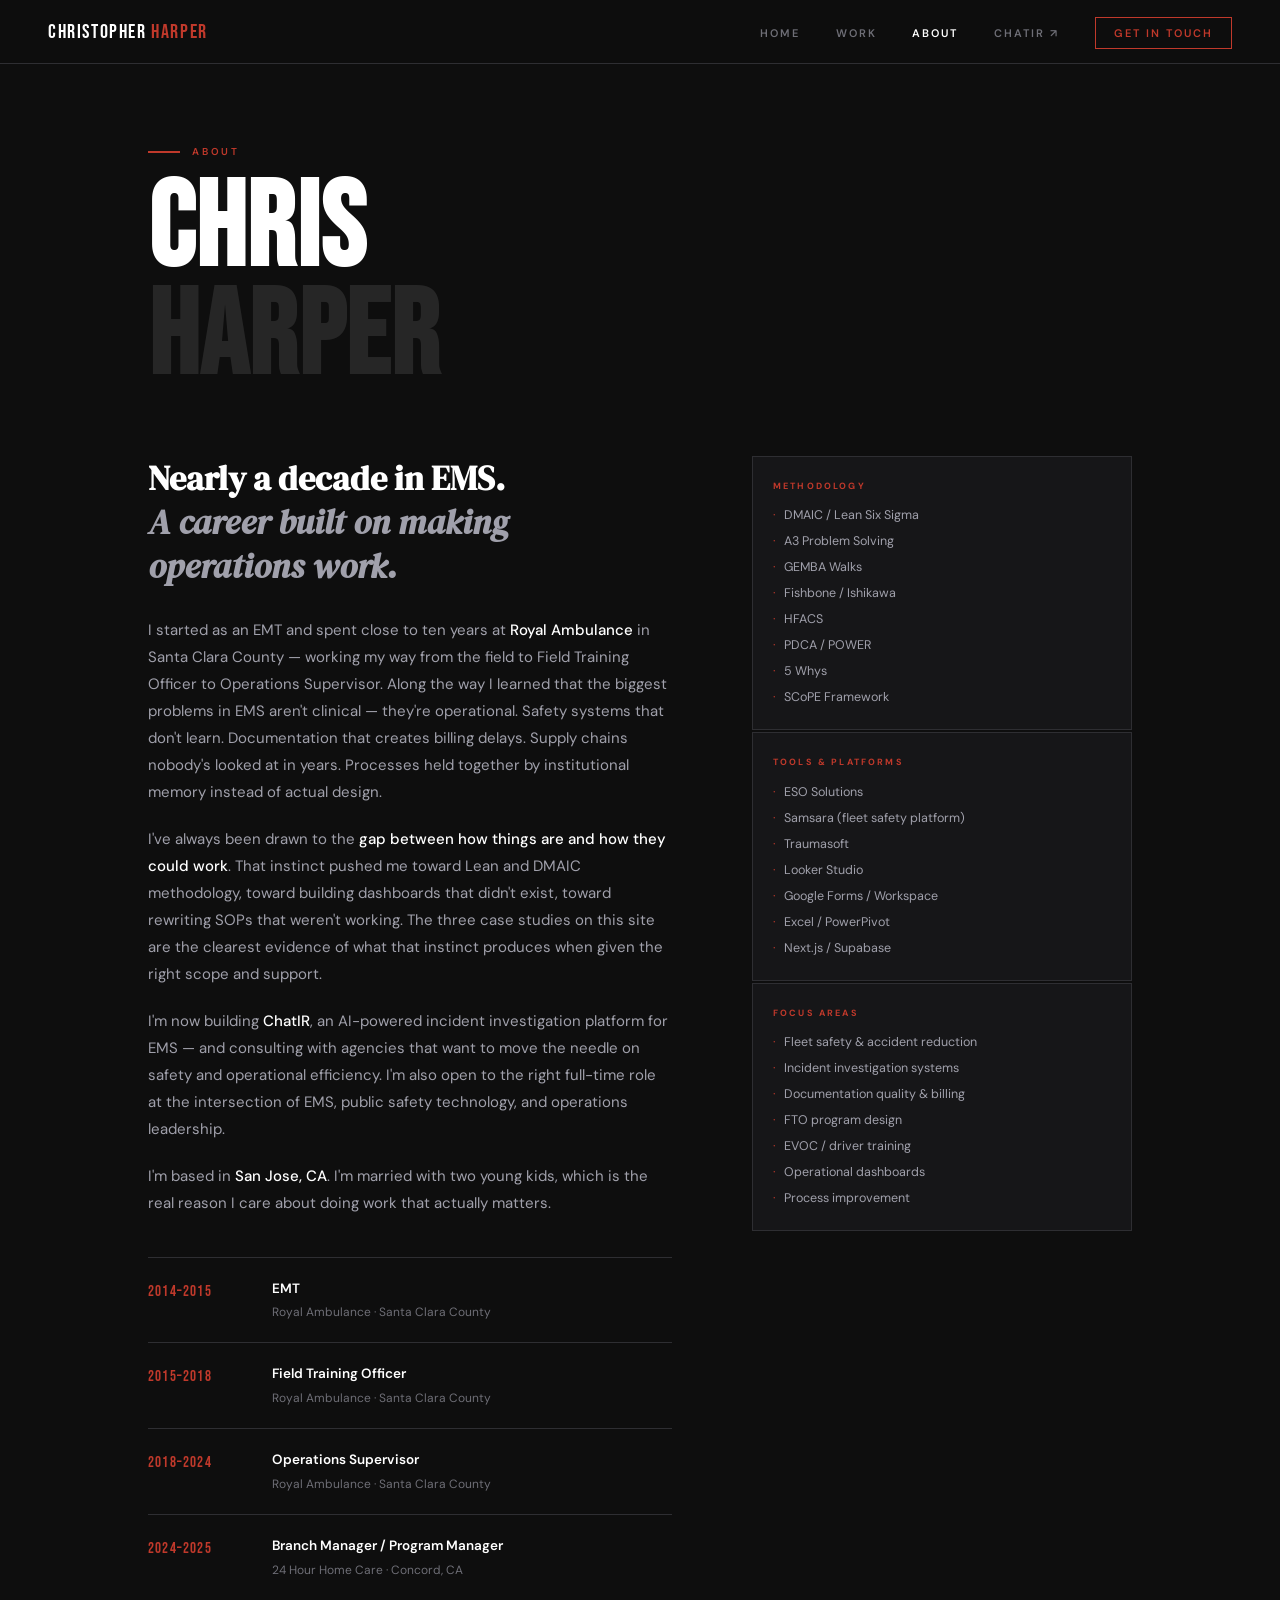
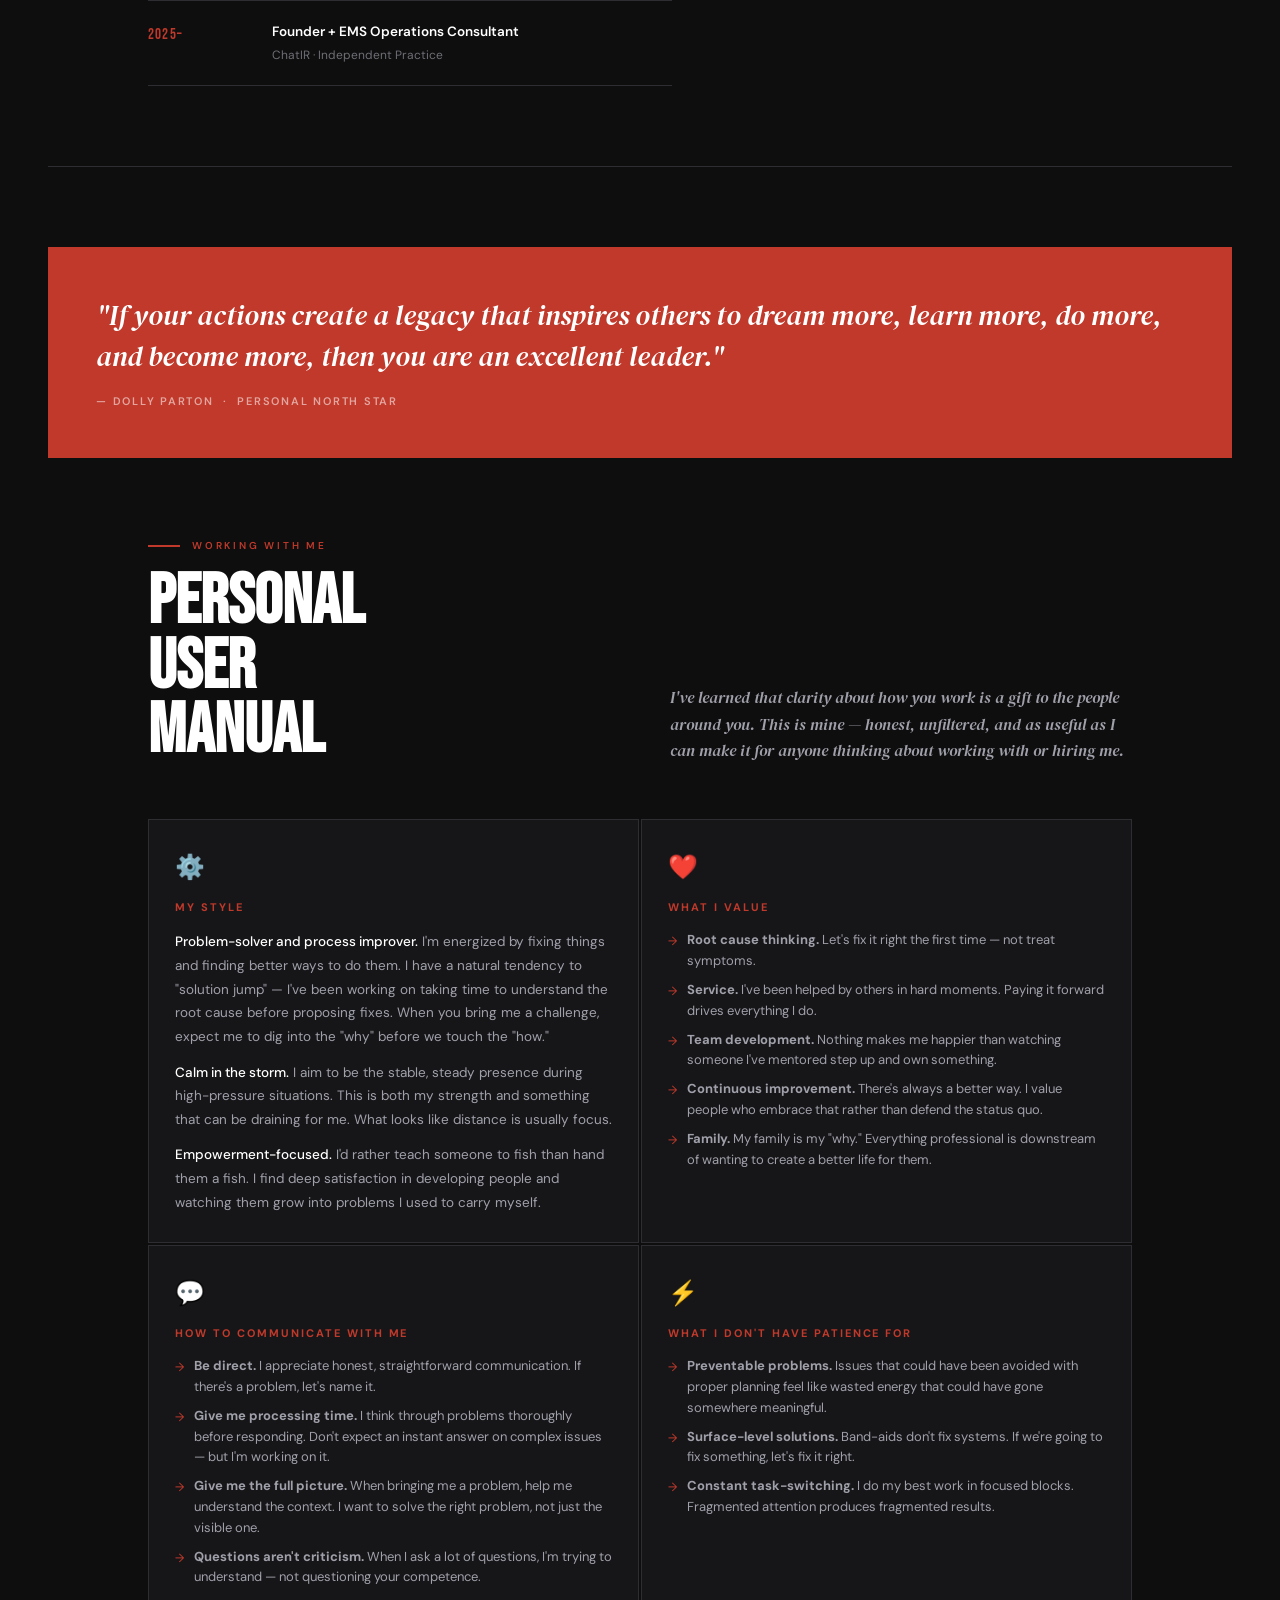
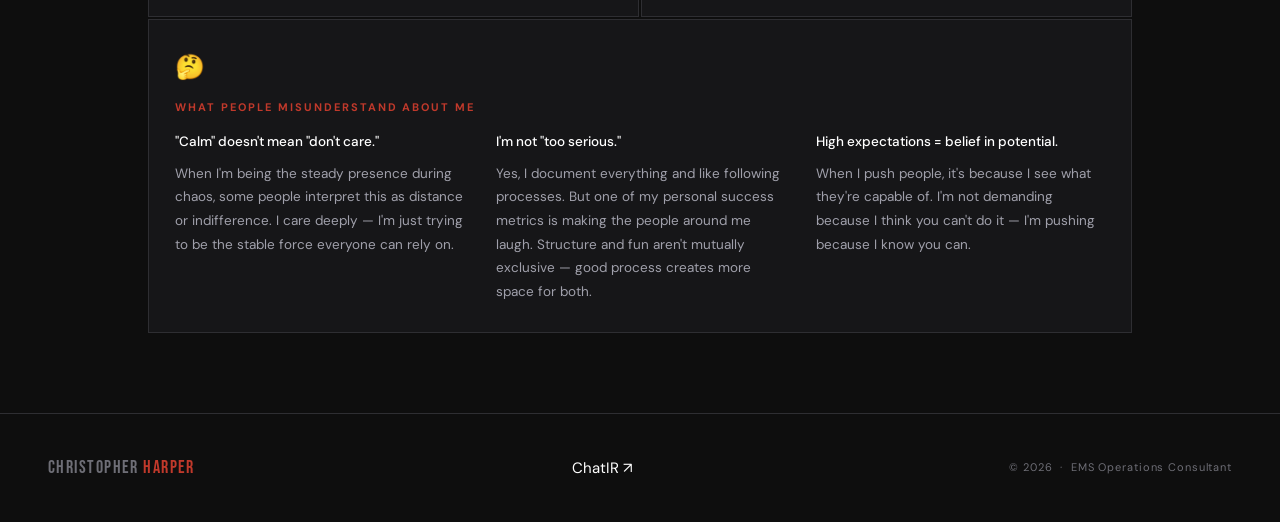
==== about.html @ d95f56b0 "Install Vercel Web Analytics Implemented Vercel Web Analytics for the project.  ## What was implemen" ====
<!DOCTYPE html>
<html lang="en">
<head>
<meta charset="UTF-8">
<meta name="viewport" content="width=device-width, initial-scale=1.0">
<title>About — Christopher Harper</title>
<meta name="description" content="Nearly a decade in EMS operations. EMT, FTO, Operations Supervisor. Builder, process improver, and self-described calm in the storm.">
<link rel="stylesheet" href="style.css">
<style>
/* ── Page hero ── */
.page-hero {
  padding: 80px 48px 0;
  max-width: 1080px;
  margin: 0 auto;
}

.page-hero h1 {
  font-family: 'Bebas Neue', sans-serif;
  font-size: clamp(64px, 10vw, 120px);
  line-height: 0.9;
  letter-spacing: 0.01em;
  margin-bottom: 0;
}
.page-hero h1 .dim { color: rgba(255,255,255,0.1); }

/* ── Bio section ── */
.bio-section {
  max-width: 1080px;
  margin: 0 auto;
  padding: 64px 48px 80px;
  display: grid;
  grid-template-columns: 1fr 380px;
  gap: 80px;
  align-items: start;
}

.bio-main h2 {
  font-family: 'DM Serif Display', serif;
  font-size: clamp(24px, 3vw, 34px);
  line-height: 1.3;
  margin-bottom: 28px;
}

.bio-main h2 em { font-style: italic; color: var(--soft); }

.bio-p {
  font-size: 15px;
  line-height: 1.8;
  color: var(--soft);
  margin-bottom: 20px;
}

.bio-p strong { color: var(--white); font-weight: 500; }

.timeline {
  margin-top: 40px;
  display: flex;
  flex-direction: column;
  gap: 0;
}

.tl-item {
  display: grid;
  grid-template-columns: 100px 1fr;
  gap: 24px;
  padding: 20px 0;
  border-top: 1px solid var(--border);
}
.tl-item:last-child { border-bottom: 1px solid var(--border); }

.tl-year {
  font-family: 'Bebas Neue', sans-serif;
  font-size: 15px;
  letter-spacing: 0.08em;
  color: var(--red);
  padding-top: 2px;
}

.tl-role {
  font-size: 13.5px;
  font-weight: 600;
  color: var(--white);
  margin-bottom: 4px;
}
.tl-org { font-size: 12px; color: var(--muted); }

/* Sidebar */
.bio-sidebar {
  display: flex;
  flex-direction: column;
  gap: 2px;
  position: sticky;
  top: calc(var(--nav-h) + 24px);
}

.sidebar-card {
  background: var(--surface);
  border: 1px solid var(--border);
  padding: 22px 20px;
}

.sidebar-label {
  font-size: 9px;
  font-weight: 700;
  letter-spacing: 0.24em;
  text-transform: uppercase;
  color: var(--red);
  margin-bottom: 12px;
}

.sidebar-list {
  list-style: none;
  display: flex;
  flex-direction: column;
  gap: 6px;
}

.sidebar-list li {
  font-size: 12.5px;
  color: var(--soft);
  display: flex;
  align-items: baseline;
  gap: 8px;
}

.sidebar-list li::before {
  content: '·';
  color: var(--red);
  flex-shrink: 0;
}

/* ── Divider ── */
.section-divider {
  border: none;
  border-top: 1px solid var(--border);
  margin: 0 48px;
}

/* ── PUM Section ── */
.pum-section {
  max-width: 1080px;
  margin: 0 auto;
  padding: 80px 48px;
}

.pum-intro {
  display: grid;
  grid-template-columns: 1fr 1fr;
  gap: 60px;
  align-items: end;
  margin-bottom: 56px;
}

.pum-intro h2 {
  font-family: 'Bebas Neue', sans-serif;
  font-size: clamp(40px, 6vw, 70px);
  line-height: 0.92;
}

.pum-intro p {
  font-family: 'DM Serif Display', serif;
  font-style: italic;
  font-size: 16px;
  line-height: 1.65;
  color: var(--soft);
}

/* PUM grid */
.pum-grid {
  display: grid;
  grid-template-columns: 1fr 1fr;
  gap: 2px;
}

.pum-card {
  background: var(--surface);
  border: 1px solid var(--border);
  padding: 28px 26px;
}

.pum-card.full { grid-column: 1 / -1; }

.pum-card-icon {
  font-size: 24px;
  margin-bottom: 12px;
}

.pum-card-title {
  font-size: 11px;
  font-weight: 700;
  letter-spacing: 0.18em;
  text-transform: uppercase;
  color: var(--red);
  margin-bottom: 14px;
}

.pum-card-body {
  font-size: 13.5px;
  line-height: 1.75;
  color: var(--soft);
}

.pum-card-body strong { color: var(--white); font-weight: 500; }

.pum-card-list {
  list-style: none;
  display: flex;
  flex-direction: column;
  gap: 8px;
  margin-top: 10px;
}

.pum-card-list li {
  font-size: 13px;
  color: var(--soft);
  display: grid;
  grid-template-columns: auto 1fr;
  gap: 10px;
}

.pum-card-list li::before {
  content: '→';
  color: var(--red);
  font-size: 12px;
  margin-top: 2px;
}

/* Quote block */
.quote-block {
  background: var(--red);
  padding: 48px;
  margin: 0 48px;
}

.quote-text {
  font-family: 'DM Serif Display', serif;
  font-style: italic;
  font-size: clamp(20px, 3vw, 28px);
  line-height: 1.45;
  color: #fff;
  margin-bottom: 16px;
}

.quote-attr {
  font-size: 11px;
  font-weight: 600;
  letter-spacing: 0.16em;
  text-transform: uppercase;
  color: rgba(255,255,255,0.55);
}

@media (max-width: 768px) {
  .page-hero { padding: 60px 24px 0; }
  .bio-section { grid-template-columns: 1fr; gap: 48px; padding: 48px 24px 64px; }
  .bio-sidebar { position: static; }
  .tl-item { grid-template-columns: 80px 1fr; }
  .pum-section { padding: 64px 24px; }
  .pum-intro { grid-template-columns: 1fr; gap: 24px; }
  .pum-grid { grid-template-columns: 1fr; }
  .pum-card.full { grid-column: 1; }
  .quote-block { margin: 0 24px; padding: 36px 28px; }
  .section-divider { margin: 0 24px; }
}
</style>
<script>
  window.va = window.va || function () { (window.vaq = window.vaq || []).push(arguments); };
</script>
<script defer src="/_vercel/insights/script.js"></script>
</head>
<body>

<nav class="nav">
  <div class="nav-logo">Christopher <span>Harper</span></div>
  <ul class="nav-links">
    <li><a href="index.html">Home</a></li>
    <li><a href="work.html">Work</a></li>
    <li><a href="about.html" class="active">About</a></li>
    <li><a href="https://chatir.io" target="_blank" class="nav-chatir">ChatIR ↗</a></li>
    <li><a href="contact.html" class="nav-cta">Get in Touch</a></li>
  </ul>
  <div class="nav-hamburger" onclick="this.parentElement.querySelector('.nav-links').classList.toggle('open')">
    <span></span><span></span><span></span>
  </div>
</nav>

<div class="page-wrap">

  <div class="page-hero fade-up">
    <div class="eyebrow">About</div>
    <h1>CHRIS<br><span class="dim">HARPER</span></h1>
  </div>

  <!-- Bio -->
  <div class="bio-section">
    <div class="bio-main">
      <h2>Nearly a decade in EMS.<br><em>A career built on making operations work.</em></h2>

      <p class="bio-p">I started as an EMT and spent close to ten years at <strong>Royal Ambulance</strong> in Santa Clara County — working my way from the field to Field Training Officer to Operations Supervisor. Along the way I learned that the biggest problems in EMS aren't clinical — they're operational. Safety systems that don't learn. Documentation that creates billing delays. Supply chains nobody's looked at in years. Processes held together by institutional memory instead of actual design.</p>

      <p class="bio-p">I've always been drawn to the <strong>gap between how things are and how they could work</strong>. That instinct pushed me toward Lean and DMAIC methodology, toward building dashboards that didn't exist, toward rewriting SOPs that weren't working. The three case studies on this site are the clearest evidence of what that instinct produces when given the right scope and support.</p>

      <p class="bio-p">I'm now building <strong>ChatIR</strong>, an AI-powered incident investigation platform for EMS — and consulting with agencies that want to move the needle on safety and operational efficiency. I'm also open to the right full-time role at the intersection of EMS, public safety technology, and operations leadership.</p>

      <p class="bio-p">I'm based in <strong>San Jose, CA</strong>. I'm married with two young kids, which is the real reason I care about doing work that actually matters.</p>

      <div class="timeline">
        <div class="tl-item">
          <div class="tl-year">2014–2015</div>
          <div>
            <div class="tl-role">EMT</div>
            <div class="tl-org">Royal Ambulance · Santa Clara County</div>
          </div>
        </div>
        <div class="tl-item">
          <div class="tl-year">2015–2018</div>
          <div>
            <div class="tl-role">Field Training Officer</div>
            <div class="tl-org">Royal Ambulance · Santa Clara County</div>
          </div>
        </div>
        <div class="tl-item">
          <div class="tl-year">2018–2024</div>
          <div>
            <div class="tl-role">Operations Supervisor</div>
            <div class="tl-org">Royal Ambulance · Santa Clara County</div>
          </div>
        </div>
        <div class="tl-item">
          <div class="tl-year">2024–2025</div>
          <div>
            <div class="tl-role">Branch Manager / Program Manager</div>
            <div class="tl-org">24 Hour Home Care · Concord, CA</div>
          </div>
        </div>
        <div class="tl-item">
          <div class="tl-year">2025–</div>
          <div>
            <div class="tl-role">Founder + EMS Operations Consultant</div>
            <div class="tl-org">ChatIR · Independent Practice</div>
          </div>
        </div>
      </div>
    </div>

    <div class="bio-sidebar">
      <div class="sidebar-card">
        <div class="sidebar-label">Methodology</div>
        <ul class="sidebar-list">
          <li>DMAIC / Lean Six Sigma</li>
          <li>A3 Problem Solving</li>
          <li>GEMBA Walks</li>
          <li>Fishbone / Ishikawa</li>
          <li>HFACS</li>
          <li>PDCA / POWER</li>
          <li>5 Whys</li>
          <li>SCoPE Framework</li>
        </ul>
      </div>
      <div class="sidebar-card">
        <div class="sidebar-label">Tools &amp; Platforms</div>
        <ul class="sidebar-list">
          <li>ESO Solutions</li>
          <li>Samsara (fleet safety platform)</li>
          <li>Traumasoft</li>
          <li>Looker Studio</li>
          <li>Google Forms / Workspace</li>
          <li>Excel / PowerPivot</li>
          <li>Next.js / Supabase</li>
        </ul>
      </div>
      <div class="sidebar-card">
        <div class="sidebar-label">Focus Areas</div>
        <ul class="sidebar-list">
          <li>Fleet safety &amp; accident reduction</li>
          <li>Incident investigation systems</li>
          <li>Documentation quality &amp; billing</li>
          <li>FTO program design</li>
          <li>EVOC / driver training</li>
          <li>Operational dashboards</li>
          <li>Process improvement</li>
        </ul>
      </div>
    </div>
  </div>

  <hr class="section-divider">

  <!-- Quote -->
  <div class="quote-block" style="margin-top: 80px;">
    <div class="quote-text">"If your actions create a legacy that inspires others to dream more, learn more, do more, and become more, then you are an excellent leader."</div>
    <div class="quote-attr">— Dolly Parton &nbsp;·&nbsp; Personal north star</div>
  </div>

  <!-- Personal User Manual -->
  <div class="pum-section">
    <div class="pum-intro">
      <div>
        <div class="eyebrow">Working With Me</div>
        <h2>PERSONAL<br>USER<br>MANUAL</h2>
      </div>
      <p>I've learned that clarity about how you work is a gift to the people around you. This is mine — honest, unfiltered, and as useful as I can make it for anyone thinking about working with or hiring me.</p>
    </div>

    <div class="pum-grid">
      <div class="pum-card">
        <div class="pum-card-icon">⚙️</div>
        <div class="pum-card-title">My Style</div>
        <div class="pum-card-body">
          <p><strong>Problem-solver and process improver.</strong> I'm energized by fixing things and finding better ways to do them. I have a natural tendency to "solution jump" — I've been working on taking time to understand the root cause before proposing fixes. When you bring me a challenge, expect me to dig into the "why" before we touch the "how."</p>
          <p style="margin-top:12px;"><strong>Calm in the storm.</strong> I aim to be the stable, steady presence during high-pressure situations. This is both my strength and something that can be draining for me. What looks like distance is usually focus.</p>
          <p style="margin-top:12px;"><strong>Empowerment-focused.</strong> I'd rather teach someone to fish than hand them a fish. I find deep satisfaction in developing people and watching them grow into problems I used to carry myself.</p>
        </div>
      </div>

      <div class="pum-card">
        <div class="pum-card-icon">❤️</div>
        <div class="pum-card-title">What I Value</div>
        <ul class="pum-card-list">
          <li><span><strong>Root cause thinking.</strong> Let's fix it right the first time — not treat symptoms.</span></li>
          <li><span><strong>Service.</strong> I've been helped by others in hard moments. Paying it forward drives everything I do.</span></li>
          <li><span><strong>Team development.</strong> Nothing makes me happier than watching someone I've mentored step up and own something.</span></li>
          <li><span><strong>Continuous improvement.</strong> There's always a better way. I value people who embrace that rather than defend the status quo.</span></li>
          <li><span><strong>Family.</strong> My family is my "why." Everything professional is downstream of wanting to create a better life for them.</span></li>
        </ul>
      </div>

      <div class="pum-card">
        <div class="pum-card-icon">💬</div>
        <div class="pum-card-title">How to Communicate With Me</div>
        <ul class="pum-card-list">
          <li><span><strong>Be direct.</strong> I appreciate honest, straightforward communication. If there's a problem, let's name it.</span></li>
          <li><span><strong>Give me processing time.</strong> I think through problems thoroughly before responding. Don't expect an instant answer on complex issues — but I'm working on it.</span></li>
          <li><span><strong>Give me the full picture.</strong> When bringing me a problem, help me understand the context. I want to solve the right problem, not just the visible one.</span></li>
          <li><span><strong>Questions aren't criticism.</strong> When I ask a lot of questions, I'm trying to understand — not questioning your competence.</span></li>
        </ul>
      </div>

      <div class="pum-card">
        <div class="pum-card-icon">⚡</div>
        <div class="pum-card-title">What I Don't Have Patience For</div>
        <ul class="pum-card-list">
          <li><span><strong>Preventable problems.</strong> Issues that could have been avoided with proper planning feel like wasted energy that could have gone somewhere meaningful.</span></li>
          <li><span><strong>Surface-level solutions.</strong> Band-aids don't fix systems. If we're going to fix something, let's fix it right.</span></li>
          <li><span><strong>Constant task-switching.</strong> I do my best work in focused blocks. Fragmented attention produces fragmented results.</span></li>
        </ul>
      </div>

      <div class="pum-card full">
        <div class="pum-card-icon">🤔</div>
        <div class="pum-card-title">What People Misunderstand About Me</div>
        <div class="pum-card-body" style="display: grid; grid-template-columns: 1fr 1fr 1fr; gap: 32px;">
          <div>
            <strong style="color:var(--white); display:block; margin-bottom:8px;">"Calm" doesn't mean "don't care."</strong>
            When I'm being the steady presence during chaos, some people interpret this as distance or indifference. I care deeply — I'm just trying to be the stable force everyone can rely on.
          </div>
          <div>
            <strong style="color:var(--white); display:block; margin-bottom:8px;">I'm not "too serious."</strong>
            Yes, I document everything and like following processes. But one of my personal success metrics is making the people around me laugh. Structure and fun aren't mutually exclusive — good process creates more space for both.
          </div>
          <div>
            <strong style="color:var(--white); display:block; margin-bottom:8px;">High expectations = belief in potential.</strong>
            When I push people, it's because I see what they're capable of. I'm not demanding because I think you can't do it — I'm pushing because I know you can.
          </div>
        </div>
      </div>
    </div>
  </div>

  <!-- Footer -->
  <footer class="footer">
    <div class="footer-logo">Christopher <span>Harper</span></div>
    <a href="https://chatir.io" target="_blank" class="footer-chatir">ChatIR ↗</a>
    <div class="footer-copy">© 2026 &nbsp;·&nbsp; EMS Operations Consultant</div>
  </footer>

</div>
</body>
</html>
---- style.css ----
@import url('https://fonts.googleapis.com/css2?family=Bebas+Neue&family=DM+Serif+Display:ital@0;1&family=DM+Sans:wght@300;400;500;600&display=swap');

/* ── Reset & Base ── */
*, *::before, *::after { margin: 0; padding: 0; box-sizing: border-box; }

:root {
  --ink:       #0e0e0e;
  --surface:   #161618;
  --card:      #1e1e21;
  --border:    #2e2e32;
  --red:       #c0392b;
  --red-dim:   rgba(192,57,43,0.12);
  --off:       #f4f1ec;
  --white:     #ffffff;
  --muted:     #6e6e76;
  --soft:      #a0a0ab;
  --teal:      #0e7490;
  --green:     #30d158;
  --nav-h:     64px;
}

html { scroll-behavior: smooth; }

body {
  background: var(--ink);
  color: var(--white);
  font-family: 'DM Sans', sans-serif;
  font-size: 15px;
  line-height: 1.6;
  -webkit-font-smoothing: antialiased;
}

a { color: inherit; text-decoration: none; }
img { display: block; max-width: 100%; }

/* ── Nav ── */
.nav {
  position: fixed;
  top: 0; left: 0; right: 0;
  height: var(--nav-h);
  background: rgba(14,14,14,0.92);
  backdrop-filter: blur(12px);
  border-bottom: 1px solid var(--border);
  display: flex;
  align-items: center;
  justify-content: space-between;
  padding: 0 48px;
  z-index: 100;
}

.nav-logo {
  font-family: 'Bebas Neue', sans-serif;
  font-size: 20px;
  letter-spacing: 0.08em;
  color: var(--white);
}
.nav-logo span { color: var(--red); }

.nav-links {
  display: flex;
  align-items: center;
  gap: 36px;
  list-style: none;
}

.nav-links a {
  font-size: 11px;
  font-weight: 600;
  letter-spacing: 0.18em;
  text-transform: uppercase;
  color: var(--muted);
  transition: color 0.2s;
}
.nav-links a:hover,
.nav-links a.active { color: var(--white); }

.nav-cta {
  font-size: 11px;
  font-weight: 600;
  letter-spacing: 0.12em;
  text-transform: uppercase;
  color: var(--red) !important;
  border: 1px solid var(--red);
  padding: 8px 18px;
  transition: background 0.2s, color 0.2s !important;
}
.nav-cta:hover {
  background: var(--red) !important;
  color: var(--white) !important;
}

.nav-hamburger {
  display: none;
  flex-direction: column;
  gap: 5px;
  cursor: pointer;
  padding: 4px;
}
.nav-hamburger span {
  display: block;
  width: 24px;
  height: 2px;
  background: var(--white);
  transition: transform 0.3s;
}

/* ── Page wrapper ── */
.page-wrap {
  padding-top: var(--nav-h);
  min-height: 100vh;
}

/* ── Section utilities ── */
.section {
  padding: 96px 48px;
  max-width: 1080px;
  margin: 0 auto;
}

.section-sm {
  padding: 64px 48px;
  max-width: 1080px;
  margin: 0 auto;
}

.eyebrow {
  font-size: 10px;
  font-weight: 600;
  letter-spacing: 0.28em;
  text-transform: uppercase;
  color: var(--red);
  margin-bottom: 16px;
  display: flex;
  align-items: center;
  gap: 12px;
}
.eyebrow::before {
  content: '';
  display: block;
  width: 32px;
  height: 2px;
  background: var(--red);
  flex-shrink: 0;
}

.section-title {
  font-family: 'Bebas Neue', sans-serif;
  font-size: clamp(40px, 6vw, 64px);
  line-height: 0.95;
  letter-spacing: 0.01em;
  margin-bottom: 24px;
}

.section-body {
  font-family: 'DM Serif Display', serif;
  font-size: 18px;
  line-height: 1.65;
  color: var(--soft);
  max-width: 560px;
}

/* ── Divider ── */
.rule {
  border: none;
  border-top: 1px solid var(--border);
  margin: 0 48px;
}

/* ── Stat pill ── */
.stat-pill {
  display: inline-flex;
  flex-direction: column;
  gap: 4px;
}
.stat-pill-n {
  font-family: 'Bebas Neue', sans-serif;
  font-size: 52px;
  line-height: 1;
  color: var(--red);
  letter-spacing: 0.02em;
}
.stat-pill-l {
  font-size: 10px;
  font-weight: 600;
  letter-spacing: 0.16em;
  text-transform: uppercase;
  color: var(--muted);
}

/* ── Buttons ── */
.btn {
  display: inline-flex;
  align-items: center;
  gap: 8px;
  font-size: 11px;
  font-weight: 600;
  letter-spacing: 0.14em;
  text-transform: uppercase;
  padding: 14px 28px;
  border: 1px solid var(--border);
  color: var(--soft);
  transition: border-color 0.2s, color 0.2s, background 0.2s;
  cursor: pointer;
  background: none;
}
.btn:hover { border-color: var(--white); color: var(--white); }

.btn-primary {
  background: var(--red);
  border-color: var(--red);
  color: var(--white);
}
.btn-primary:hover { background: #a93226; border-color: #a93226; }

/* ── Footer ── */
.footer {
  border-top: 1px solid var(--border);
  padding: 40px 48px;
  display: flex;
  justify-content: space-between;
  align-items: center;
}

.footer-logo {
  font-family: 'Bebas Neue', sans-serif;
  font-size: 18px;
  letter-spacing: 0.08em;
  color: var(--muted);
}
.footer-logo span { color: var(--red); }

.footer-copy {
  font-size: 11px;
  color: var(--muted);
  letter-spacing: 0.08em;
}

/* ── Animations ── */
@keyframes fadeUp {
  from { opacity: 0; transform: translateY(24px); }
  to   { opacity: 1; transform: translateY(0); }
}

.fade-up {
  animation: fadeUp 0.7s ease both;
}
.fade-up-1 { animation-delay: 0.1s; }
.fade-up-2 { animation-delay: 0.2s; }
.fade-up-3 { animation-delay: 0.35s; }
.fade-up-4 { animation-delay: 0.5s; }
.fade-up-5 { animation-delay: 0.65s; }

/* ── Mobile ── */
@media (max-width: 768px) {
  .nav { padding: 0 24px; }
  .nav-links { display: none; flex-direction: column; position: absolute; top: var(--nav-h); left: 0; right: 0; background: var(--surface); border-bottom: 1px solid var(--border); padding: 24px; gap: 20px; }
  .nav-links.open { display: flex; }
  .nav-hamburger { display: flex; }
  .section, .section-sm { padding: 64px 24px; }
  .rule { margin: 0 24px; }
  .footer { flex-direction: column; gap: 16px; padding: 32px 24px; text-align: center; }
}
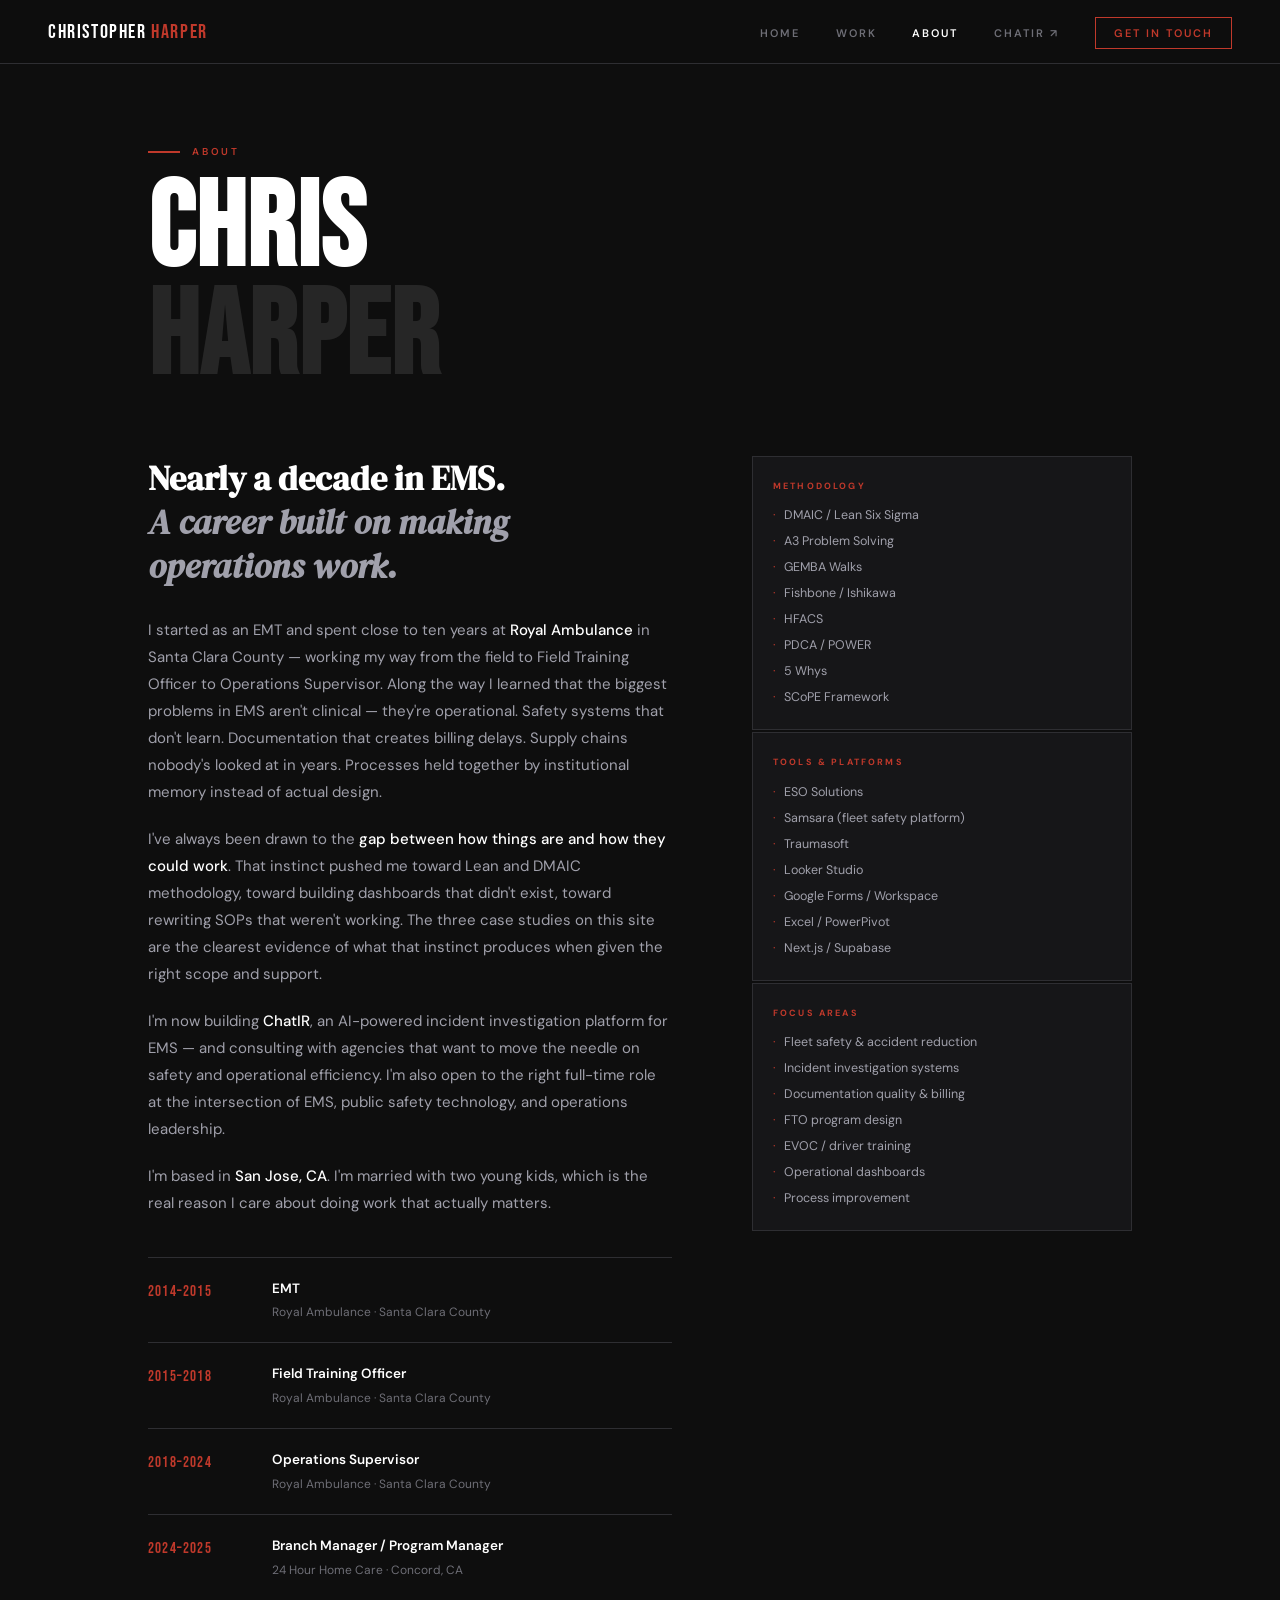
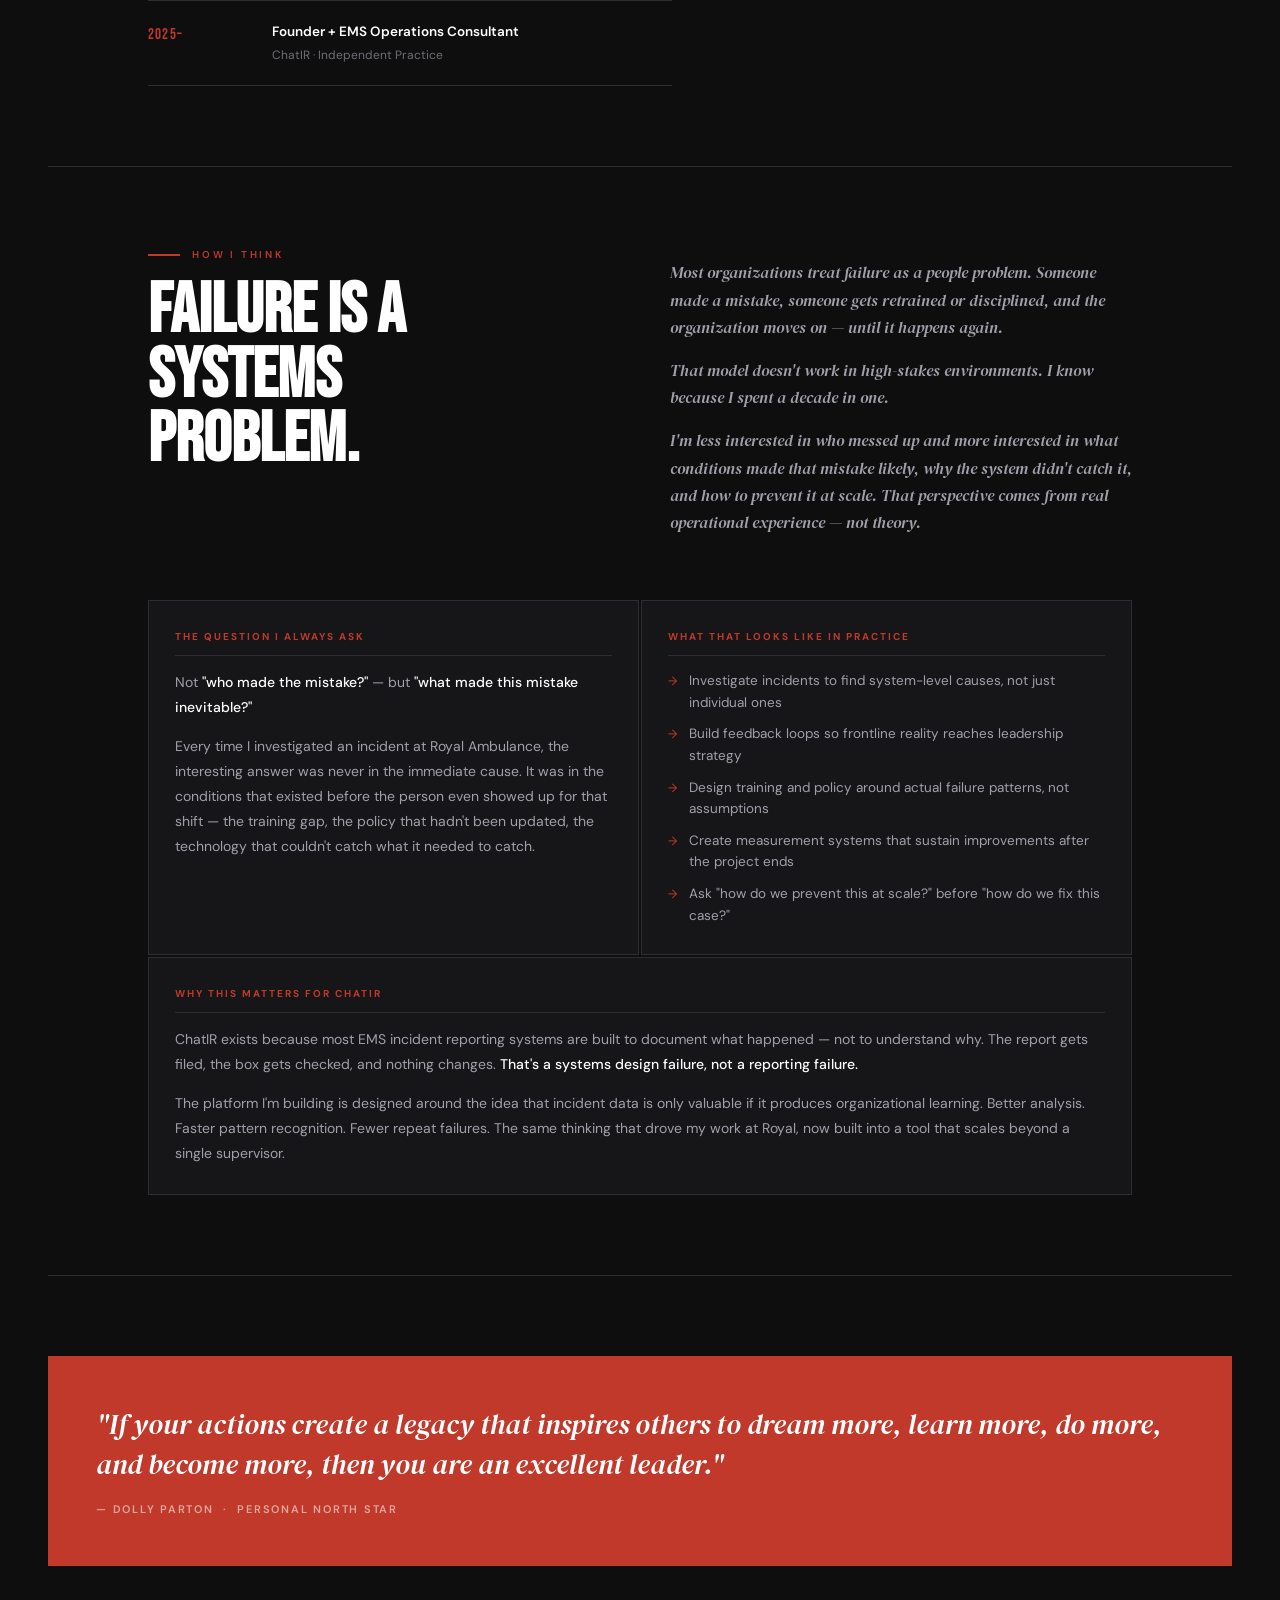
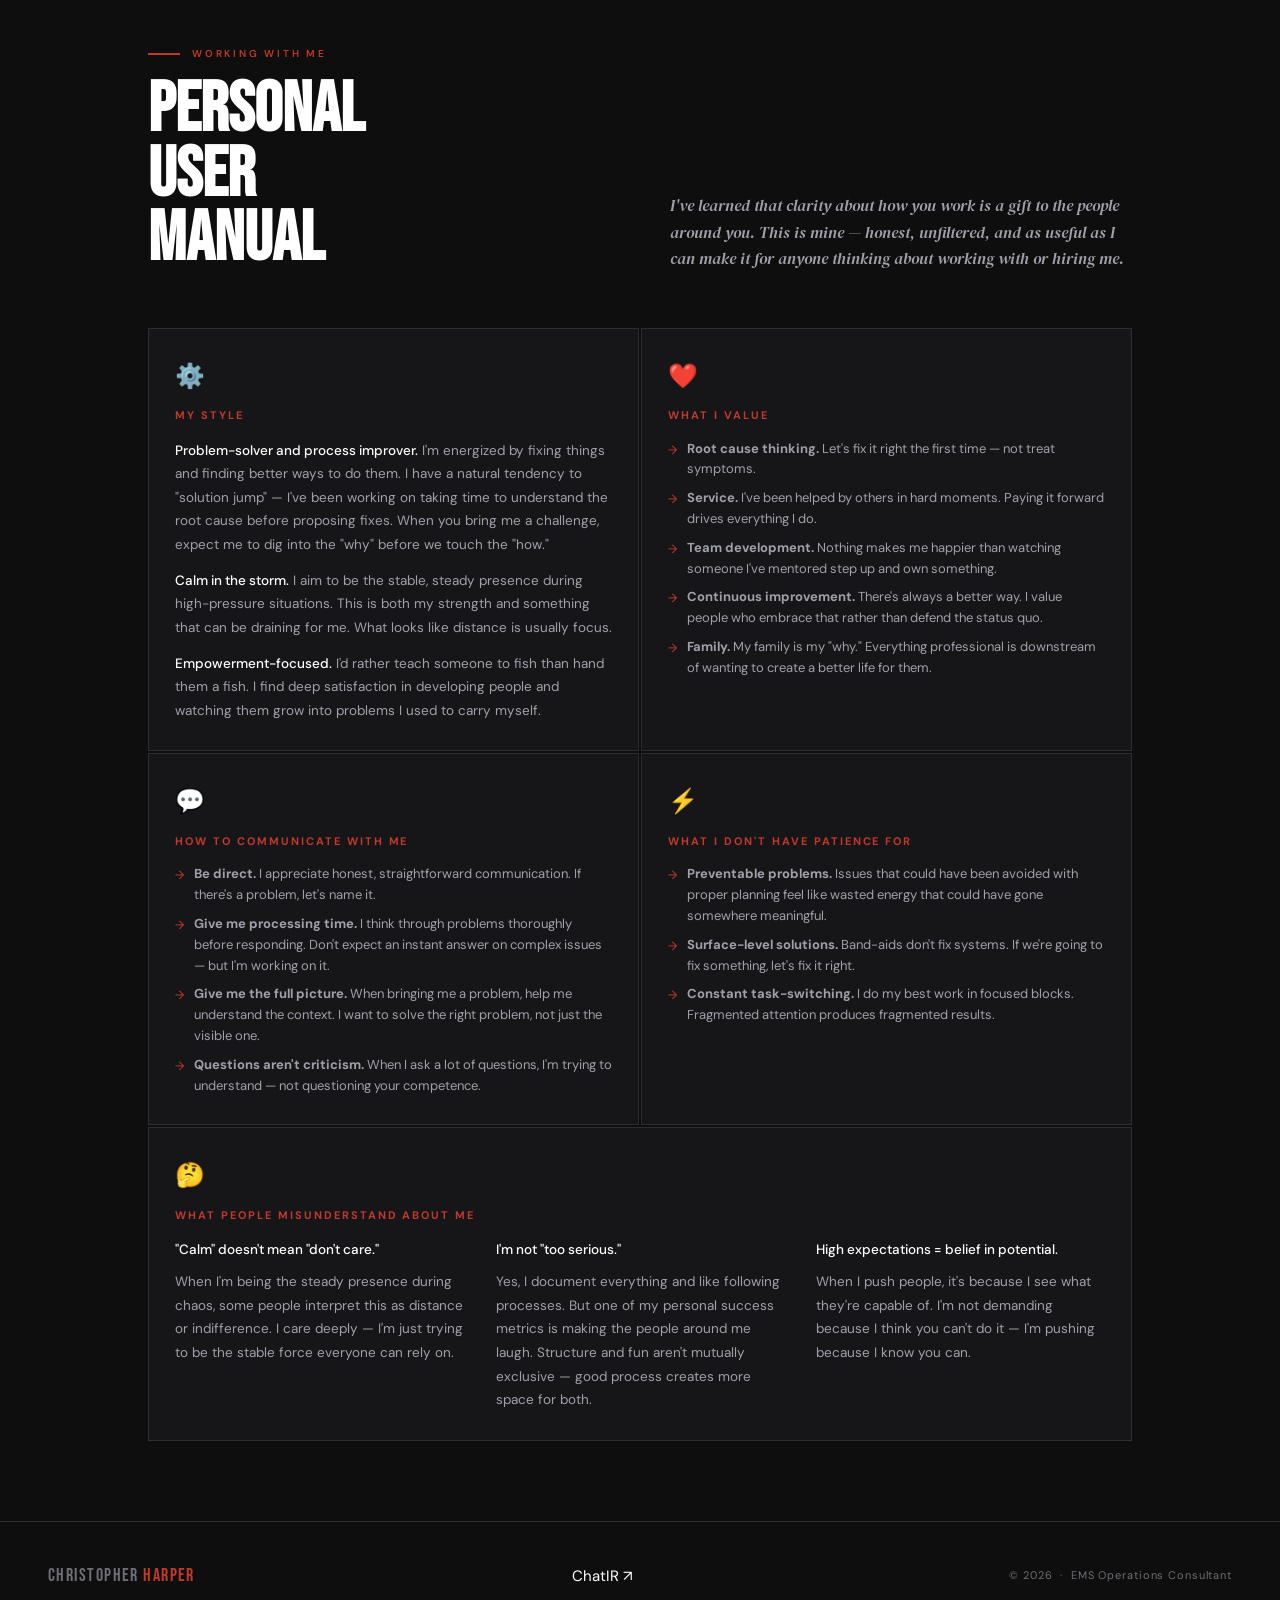
==== commit 032ebedf: "Add 'How I Think' section to about page and update index meta description" ====
--- a/about.html
+++ b/about.html
@@ -136,6 +136,98 @@
   margin: 0 48px;
 }
 
+/* ── How I Think ── */
+.think-section {
+  max-width: 1080px;
+  margin: 0 auto;
+  padding: 80px 48px;
+}
+
+.think-intro {
+  display: grid;
+  grid-template-columns: 1fr 1fr;
+  gap: 60px;
+  align-items: start;
+  margin-bottom: 48px;
+}
+
+.think-intro h2 {
+  font-family: 'Bebas Neue', sans-serif;
+  font-size: clamp(40px, 6vw, 70px);
+  line-height: 0.92;
+}
+
+.think-intro-body {
+  padding-top: 12px;
+}
+
+.think-intro-body p {
+  font-family: 'DM Serif Display', serif;
+  font-style: italic;
+  font-size: 16px;
+  line-height: 1.7;
+  color: var(--soft);
+  margin-bottom: 16px;
+}
+
+.think-grid {
+  display: grid;
+  grid-template-columns: 1fr 1fr;
+  gap: 2px;
+}
+
+.think-card {
+  background: var(--surface);
+  border: 1px solid var(--border);
+  padding: 28px 26px;
+}
+
+.think-card.wide { grid-column: 1 / -1; }
+
+.think-card-label {
+  font-size: 10px;
+  font-weight: 700;
+  letter-spacing: 0.2em;
+  text-transform: uppercase;
+  color: var(--red);
+  margin-bottom: 14px;
+  padding-bottom: 10px;
+  border-bottom: 1px solid var(--border);
+}
+
+.think-card-body {
+  font-size: 14px;
+  line-height: 1.78;
+  color: var(--soft);
+}
+
+.think-card-body strong { color: var(--white); font-weight: 500; }
+
+.think-list {
+  list-style: none;
+  margin-top: 4px;
+  display: flex;
+  flex-direction: column;
+  gap: 10px;
+}
+
+.think-list li {
+  font-size: 13.5px;
+  color: var(--soft);
+  display: grid;
+  grid-template-columns: auto 1fr;
+  gap: 12px;
+  line-height: 1.6;
+}
+
+.think-list li::before {
+  content: '→';
+  color: var(--red);
+  font-size: 12px;
+  margin-top: 2px;
+  flex-shrink: 0;
+}
+
 /* ── PUM Section ── */
 .pum-section {
   max-width: 1080px;
@@ -254,6 +346,10 @@
   .bio-section { grid-template-columns: 1fr; gap: 48px; padding: 48px 24px 64px; }
   .bio-sidebar { position: static; }
   .tl-item { grid-template-columns: 80px 1fr; }
+  .think-section { padding: 64px 24px; }
+  .think-intro { grid-template-columns: 1fr; gap: 24px; }
+  .think-grid { grid-template-columns: 1fr; }
+  .think-card.wide { grid-column: 1; }
   .pum-section { padding: 64px 24px; }
   .pum-intro { grid-template-columns: 1fr; gap: 24px; }
   .pum-grid { grid-template-columns: 1fr; }
@@ -262,10 +358,6 @@
   .section-divider { margin: 0 24px; }
 }
 </style>
-<script>
-  window.va = window.va || function () { (window.vaq = window.vaq || []).push(arguments); };
-</script>
-<script defer src="/_vercel/insights/script.js"></script>
 </head>
 <body>
 
@@ -385,6 +477,52 @@
 
   <hr class="section-divider">
 
+  <!-- How I Think -->
+  <div class="think-section">
+    <div class="think-intro">
+      <div>
+        <div class="eyebrow">How I Think</div>
+        <h2>FAILURE IS A<br>SYSTEMS<br>PROBLEM.</h2>
+      </div>
+      <div class="think-intro-body">
+        <p>Most organizations treat failure as a people problem. Someone made a mistake, someone gets retrained or disciplined, and the organization moves on — until it happens again.</p>
+        <p>That model doesn't work in high-stakes environments. I know because I spent a decade in one.</p>
+        <p>I'm less interested in who messed up and more interested in what conditions made that mistake likely, why the system didn't catch it, and how to prevent it at scale. That perspective comes from real operational experience — not theory.</p>
+      </div>
+    </div>
+
+    <div class="think-grid">
+      <div class="think-card">
+        <div class="think-card-label">The Question I Always Ask</div>
+        <div class="think-card-body">
+          <p>Not <strong>"who made the mistake?"</strong> — but <strong>"what made this mistake inevitable?"</strong></p>
+          <p style="margin-top:14px;">Every time I investigated an incident at Royal Ambulance, the interesting answer was never in the immediate cause. It was in the conditions that existed before the person even showed up for that shift — the training gap, the policy that hadn't been updated, the technology that couldn't catch what it needed to catch.</p>
+        </div>
+      </div>
+
+      <div class="think-card">
+        <div class="think-card-label">What That Looks Like in Practice</div>
+        <ul class="think-list">
+          <li><span>Investigate incidents to find system-level causes, not just individual ones</span></li>
+          <li><span>Build feedback loops so frontline reality reaches leadership strategy</span></li>
+          <li><span>Design training and policy around actual failure patterns, not assumptions</span></li>
+          <li><span>Create measurement systems that sustain improvements after the project ends</span></li>
+          <li><span>Ask "how do we prevent this at scale?" before "how do we fix this case?"</span></li>
+        </ul>
+      </div>
+
+      <div class="think-card wide">
+        <div class="think-card-label">Why This Matters for ChatIR</div>
+        <div class="think-card-body">
+          <p>ChatIR exists because most EMS incident reporting systems are built to document what happened — not to understand why. The report gets filed, the box gets checked, and nothing changes. <strong>That's a systems design failure, not a reporting failure.</strong></p>
+          <p style="margin-top:14px;">The platform I'm building is designed around the idea that incident data is only valuable if it produces organizational learning. Better analysis. Faster pattern recognition. Fewer repeat failures. The same thinking that drove my work at Royal, now built into a tool that scales beyond a single supervisor.</p>
+        </div>
+      </div>
+    </div>
+  </div>
+
+  <hr class="section-divider">
+
   <!-- Quote -->
   <div class="quote-block" style="margin-top: 80px;">
     <div class="quote-text">"If your actions create a legacy that inspires others to dream more, learn more, do more, and become more, then you are an excellent leader."</div>
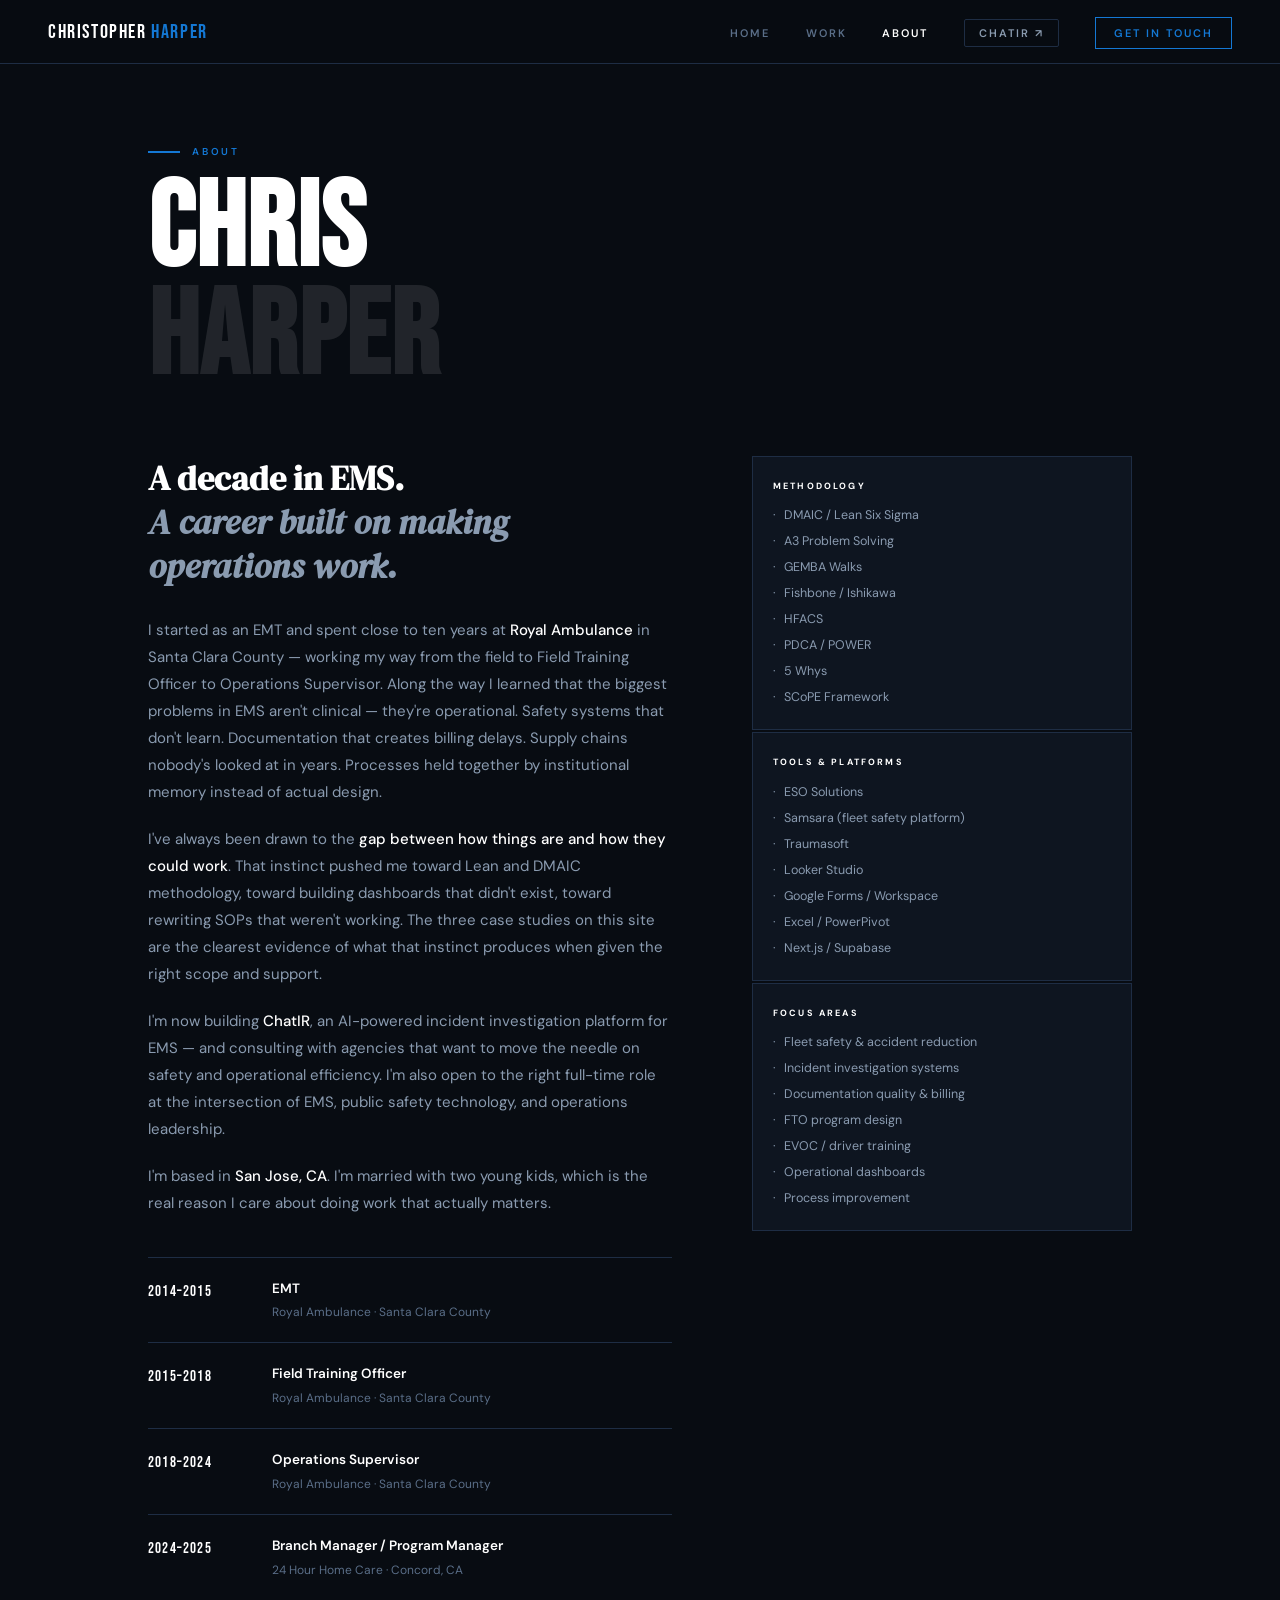
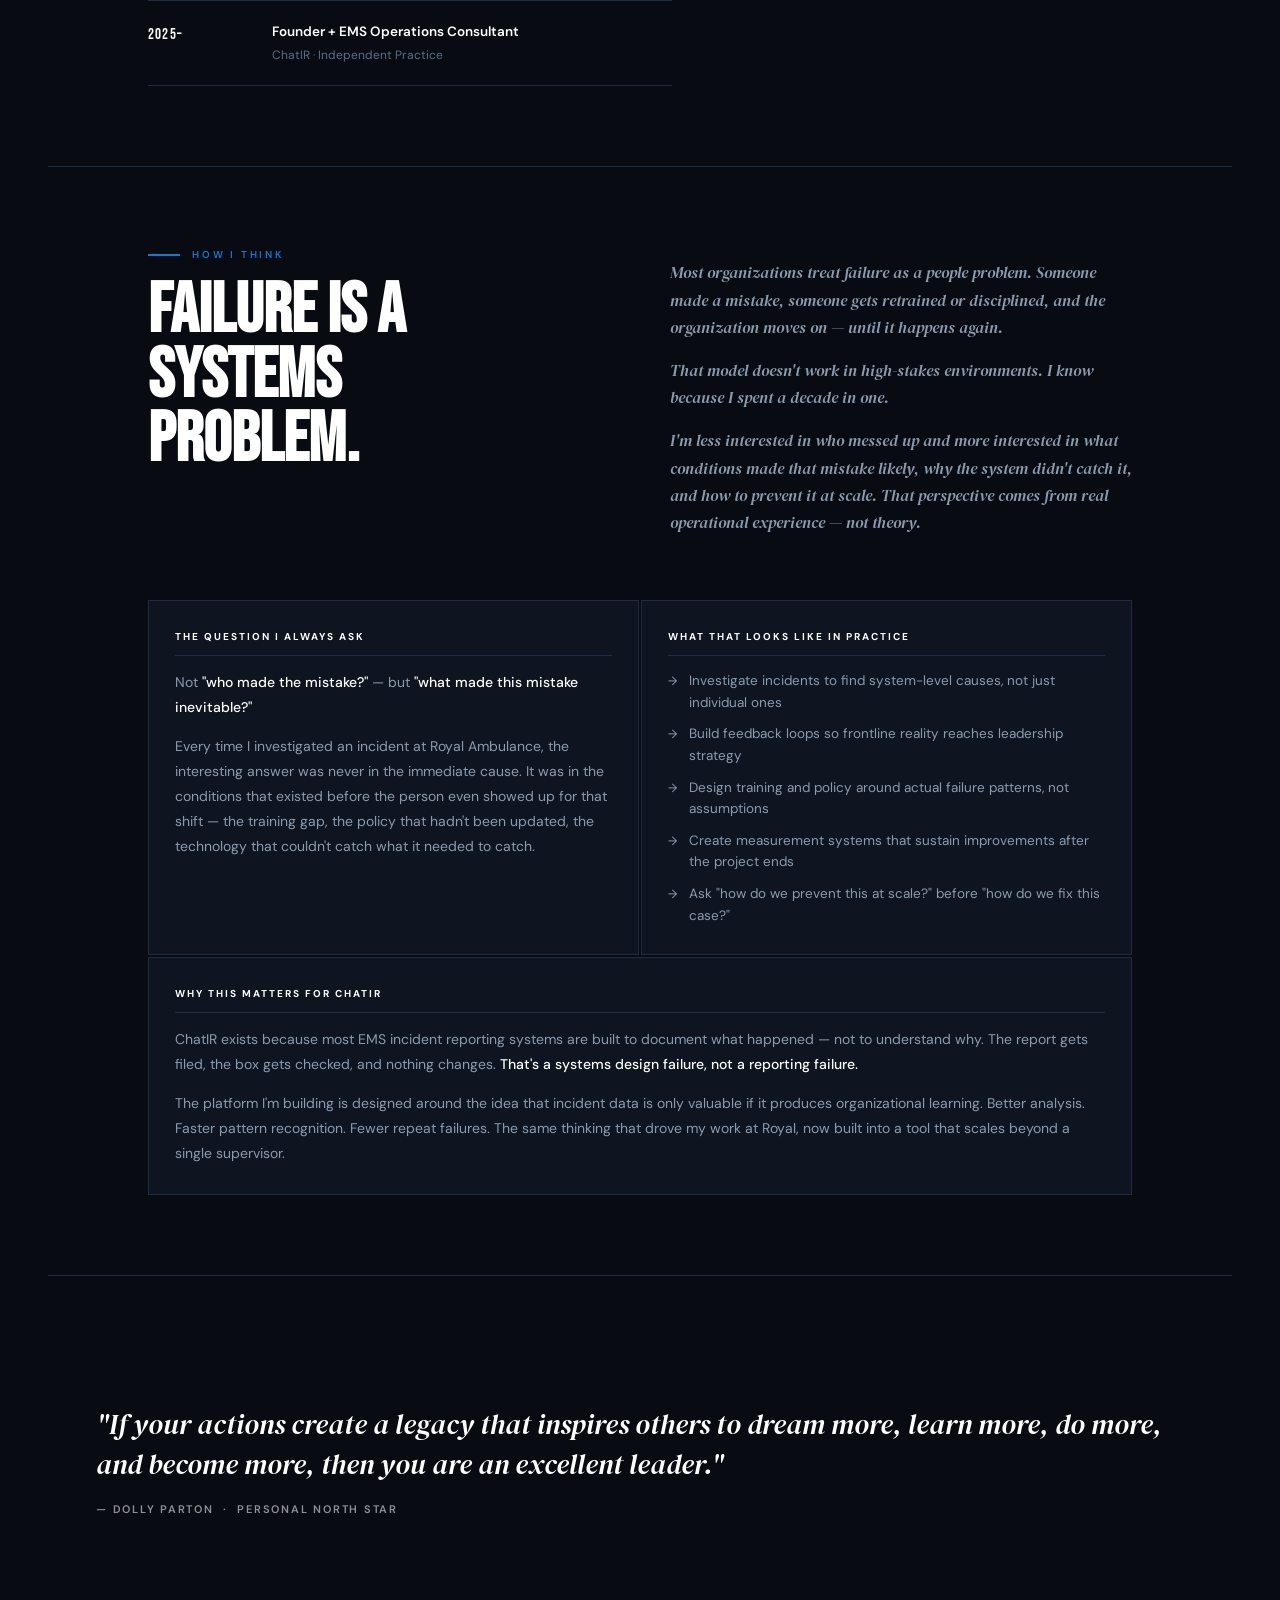
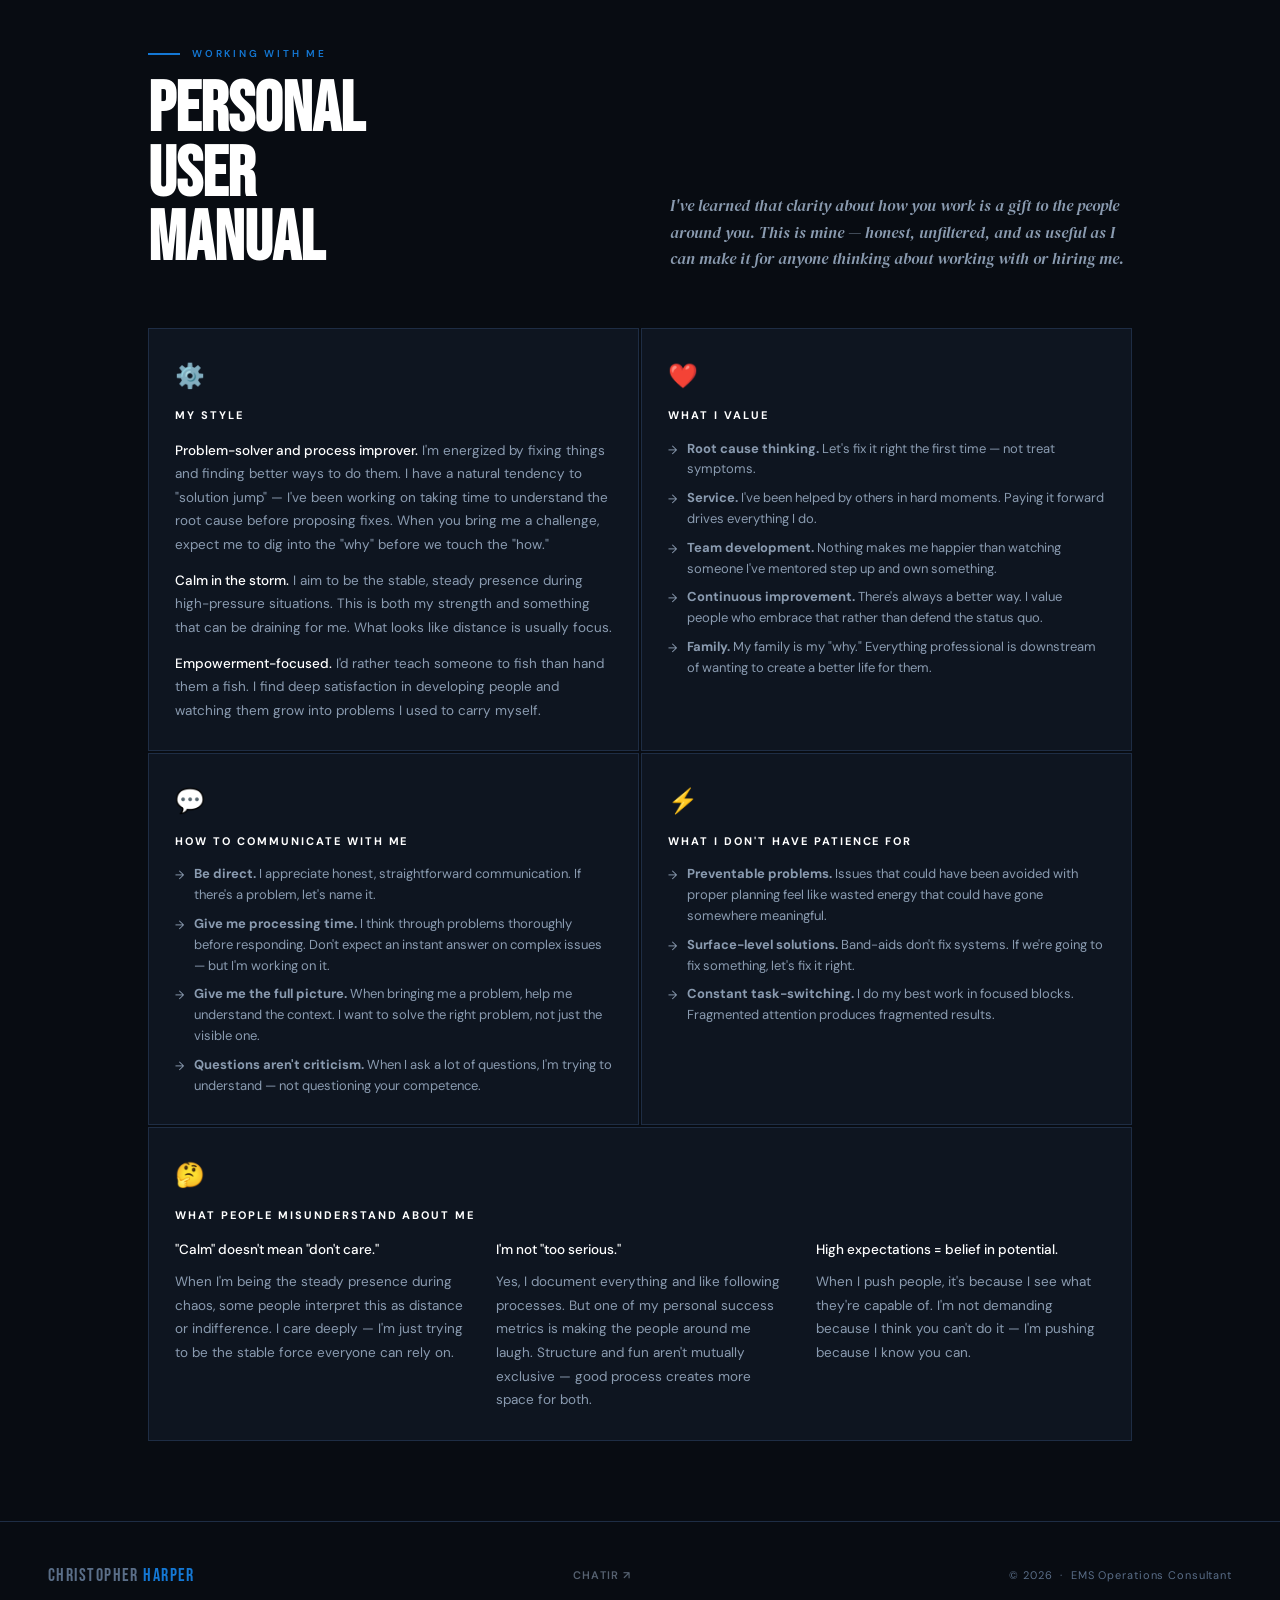
==== commit 6ebcadbb: "Update bio section and enhance styling for improved readability and aesthetics" ====
--- a/about.html
+++ b/about.html
@@ -385,7 +385,7 @@
   <!-- Bio -->
   <div class="bio-section">
     <div class="bio-main">
-      <h2>Nearly a decade in EMS.<br><em>A career built on making operations work.</em></h2>
+      <h2>A decade in EMS.<br><em>A career built on making operations work.</em></h2>
 
       <p class="bio-p">I started as an EMT and spent close to ten years at <strong>Royal Ambulance</strong> in Santa Clara County — working my way from the field to Field Training Officer to Operations Supervisor. Along the way I learned that the biggest problems in EMS aren't clinical — they're operational. Safety systems that don't learn. Documentation that creates billing delays. Supply chains nobody's looked at in years. Processes held together by institutional memory instead of actual design.</p>
 
--- a/style.css
+++ b/style.css
@@ -4,18 +4,17 @@
 *, *::before, *::after { margin: 0; padding: 0; box-sizing: border-box; }
 
 :root {
-  --ink:       #0e0e0e;
-  --surface:   #161618;
-  --card:      #1e1e21;
-  --border:    #2e2e32;
-  --red:       #c0392b;
-  --red-dim:   rgba(192,57,43,0.12);
-  --off:       #f4f1ec;
+  --ink:       #080c12;
+  --surface:   #0e1520;
+  --card:      #141d2e;
+  --border:    #1e2d44;
+  --blue:      #1478d4;
+  --blue-dim:  rgba(20,120,212,0.12);
+  --blue-mid:  rgba(20,120,212,0.22);
   --white:     #ffffff;
-  --muted:     #6e6e76;
-  --soft:      #a0a0ab;
-  --teal:      #0e7490;
-  --green:     #30d158;
+  --muted:     #5a6e88;
+  --soft:      #8a9bb0;
+  --gray:      #3a4a5e;
   --nav-h:     64px;
 }
 
@@ -38,7 +37,7 @@
   position: fixed;
   top: 0; left: 0; right: 0;
   height: var(--nav-h);
-  background: rgba(14,14,14,0.92);
+  background: rgba(8,12,18,0.94);
   backdrop-filter: blur(12px);
   border-bottom: 1px solid var(--border);
   display: flex;
@@ -54,7 +53,7 @@
   letter-spacing: 0.08em;
   color: var(--white);
 }
-.nav-logo span { color: var(--red); }
+.nav-logo span { color: var(--blue); }
 
 .nav-links {
   display: flex;
@@ -74,18 +73,35 @@
 .nav-links a:hover,
 .nav-links a.active { color: var(--white); }
 
+.nav-chatir {
+  font-size: 11px;
+  font-weight: 600;
+  letter-spacing: 0.12em;
+  text-transform: uppercase;
+  color: var(--soft) !important;
+  border: 1px solid var(--border);
+  padding: 6px 14px;
+  border-radius: 2px;
+  transition: background 0.2s, color 0.2s, border-color 0.2s !important;
+}
+.nav-chatir:hover {
+  background: var(--blue-dim) !important;
+  border-color: var(--blue) !important;
+  color: var(--white) !important;
+}
+
 .nav-cta {
   font-size: 11px;
   font-weight: 600;
   letter-spacing: 0.12em;
   text-transform: uppercase;
-  color: var(--red) !important;
-  border: 1px solid var(--red);
+  color: var(--blue) !important;
+  border: 1px solid var(--blue);
   padding: 8px 18px;
   transition: background 0.2s, color 0.2s !important;
 }
 .nav-cta:hover {
-  background: var(--red) !important;
+  background: var(--blue) !important;
   color: var(--white) !important;
 }
 
@@ -128,7 +144,7 @@
   font-weight: 600;
   letter-spacing: 0.28em;
   text-transform: uppercase;
-  color: var(--red);
+  color: var(--blue);
   margin-bottom: 16px;
   display: flex;
   align-items: center;
@@ -139,7 +155,7 @@
   display: block;
   width: 32px;
   height: 2px;
-  background: var(--red);
+  background: var(--blue);
   flex-shrink: 0;
 }
 
@@ -166,27 +182,6 @@
   margin: 0 48px;
 }
 
-/* ── Stat pill ── */
-.stat-pill {
-  display: inline-flex;
-  flex-direction: column;
-  gap: 4px;
-}
-.stat-pill-n {
-  font-family: 'Bebas Neue', sans-serif;
-  font-size: 52px;
-  line-height: 1;
-  color: var(--red);
-  letter-spacing: 0.02em;
-}
-.stat-pill-l {
-  font-size: 10px;
-  font-weight: 600;
-  letter-spacing: 0.16em;
-  text-transform: uppercase;
-  color: var(--muted);
-}
-
 /* ── Buttons ── */
 .btn {
   display: inline-flex;
@@ -206,11 +201,11 @@
 .btn:hover { border-color: var(--white); color: var(--white); }
 
 .btn-primary {
-  background: var(--red);
-  border-color: var(--red);
+  background: var(--blue);
+  border-color: var(--blue);
   color: var(--white);
 }
-.btn-primary:hover { background: #a93226; border-color: #a93226; }
+.btn-primary:hover { background: #0f62b8; border-color: #0f62b8; }
 
 /* ── Footer ── */
 .footer {
@@ -227,13 +222,24 @@
   letter-spacing: 0.08em;
   color: var(--muted);
 }
-.footer-logo span { color: var(--red); }
+.footer-logo span { color: var(--blue); }
 
 .footer-copy {
   font-size: 11px;
   color: var(--muted);
   letter-spacing: 0.08em;
 }
+
+.footer-chatir {
+  font-size: 11px;
+  font-weight: 600;
+  letter-spacing: 0.1em;
+  text-transform: uppercase;
+  color: var(--soft);
+  opacity: 0.6;
+  transition: opacity 0.2s;
+}
+.footer-chatir:hover { opacity: 1; }
 
 /* ── Animations ── */
 @keyframes fadeUp {
@@ -241,9 +247,7 @@
   to   { opacity: 1; transform: translateY(0); }
 }
 
-.fade-up {
-  animation: fadeUp 0.7s ease both;
-}
+.fade-up { animation: fadeUp 0.7s ease both; }
 .fade-up-1 { animation-delay: 0.1s; }
 .fade-up-2 { animation-delay: 0.2s; }
 .fade-up-3 { animation-delay: 0.35s; }
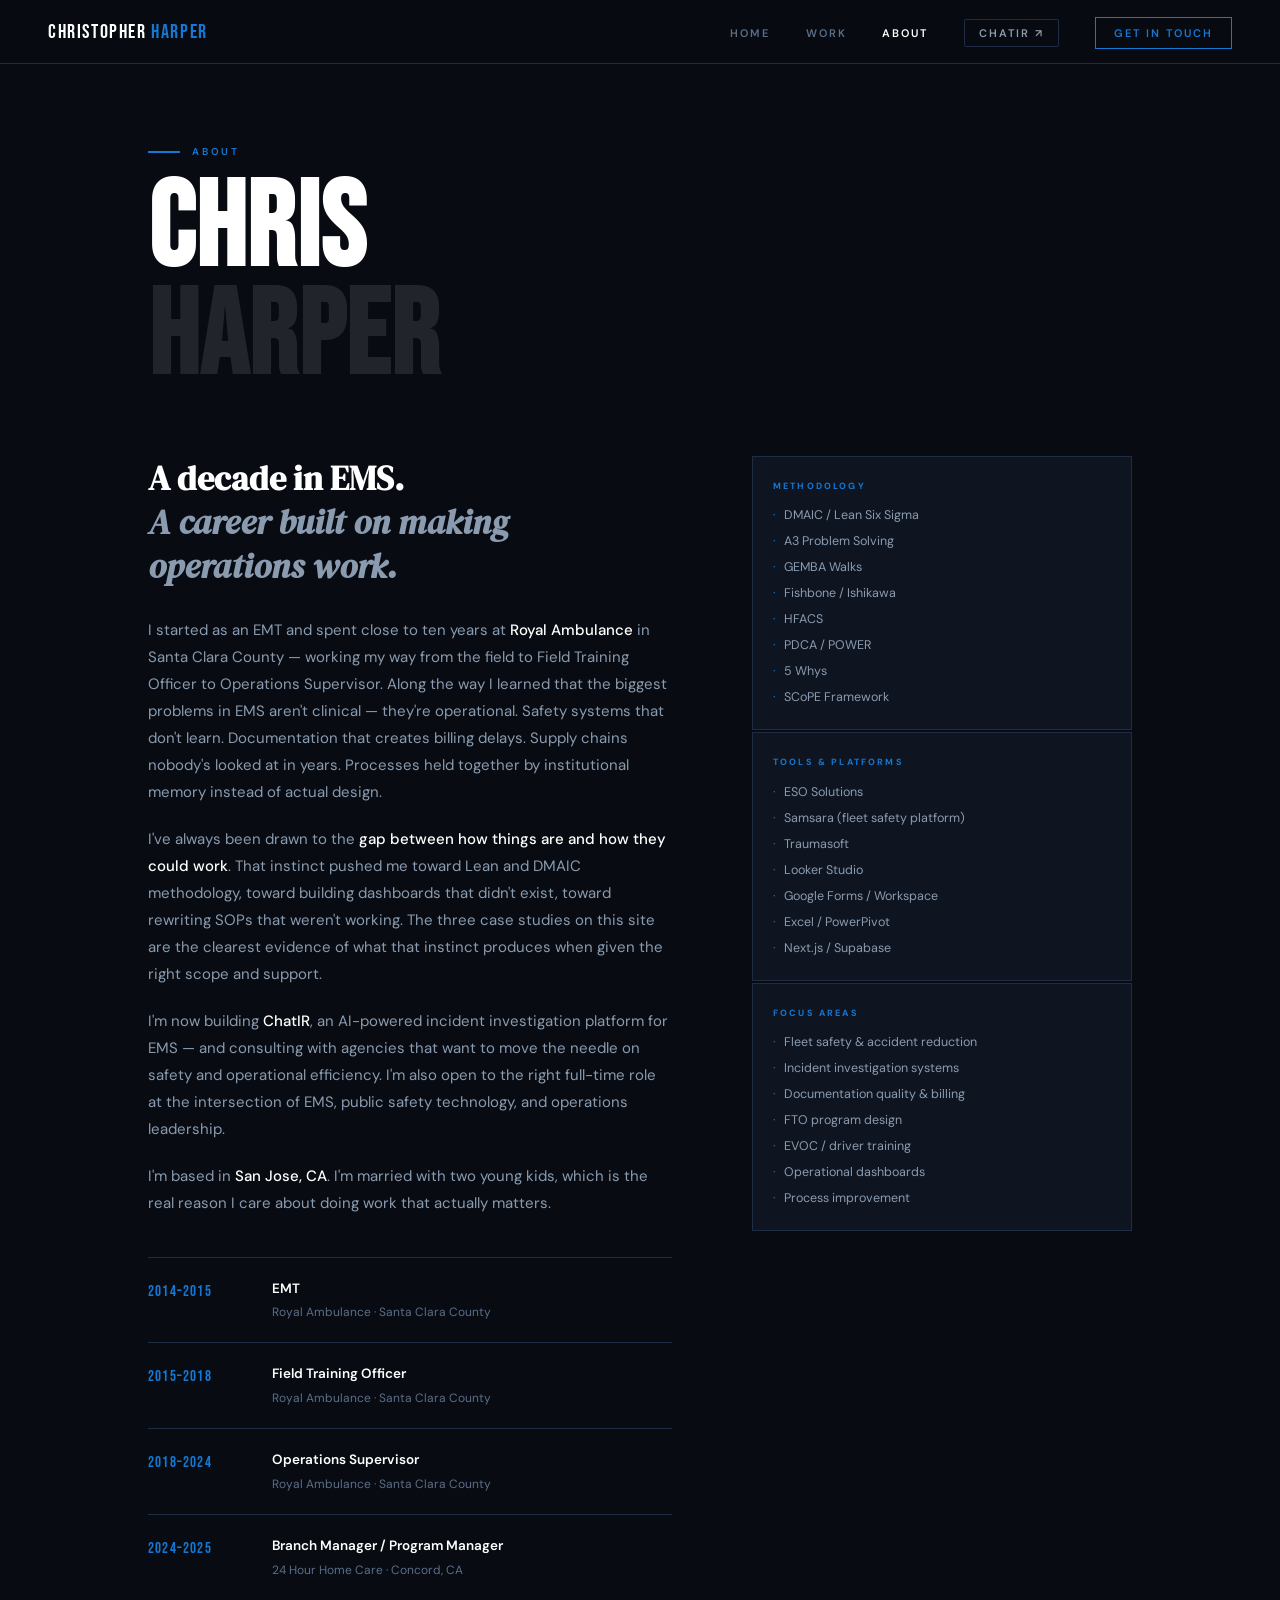
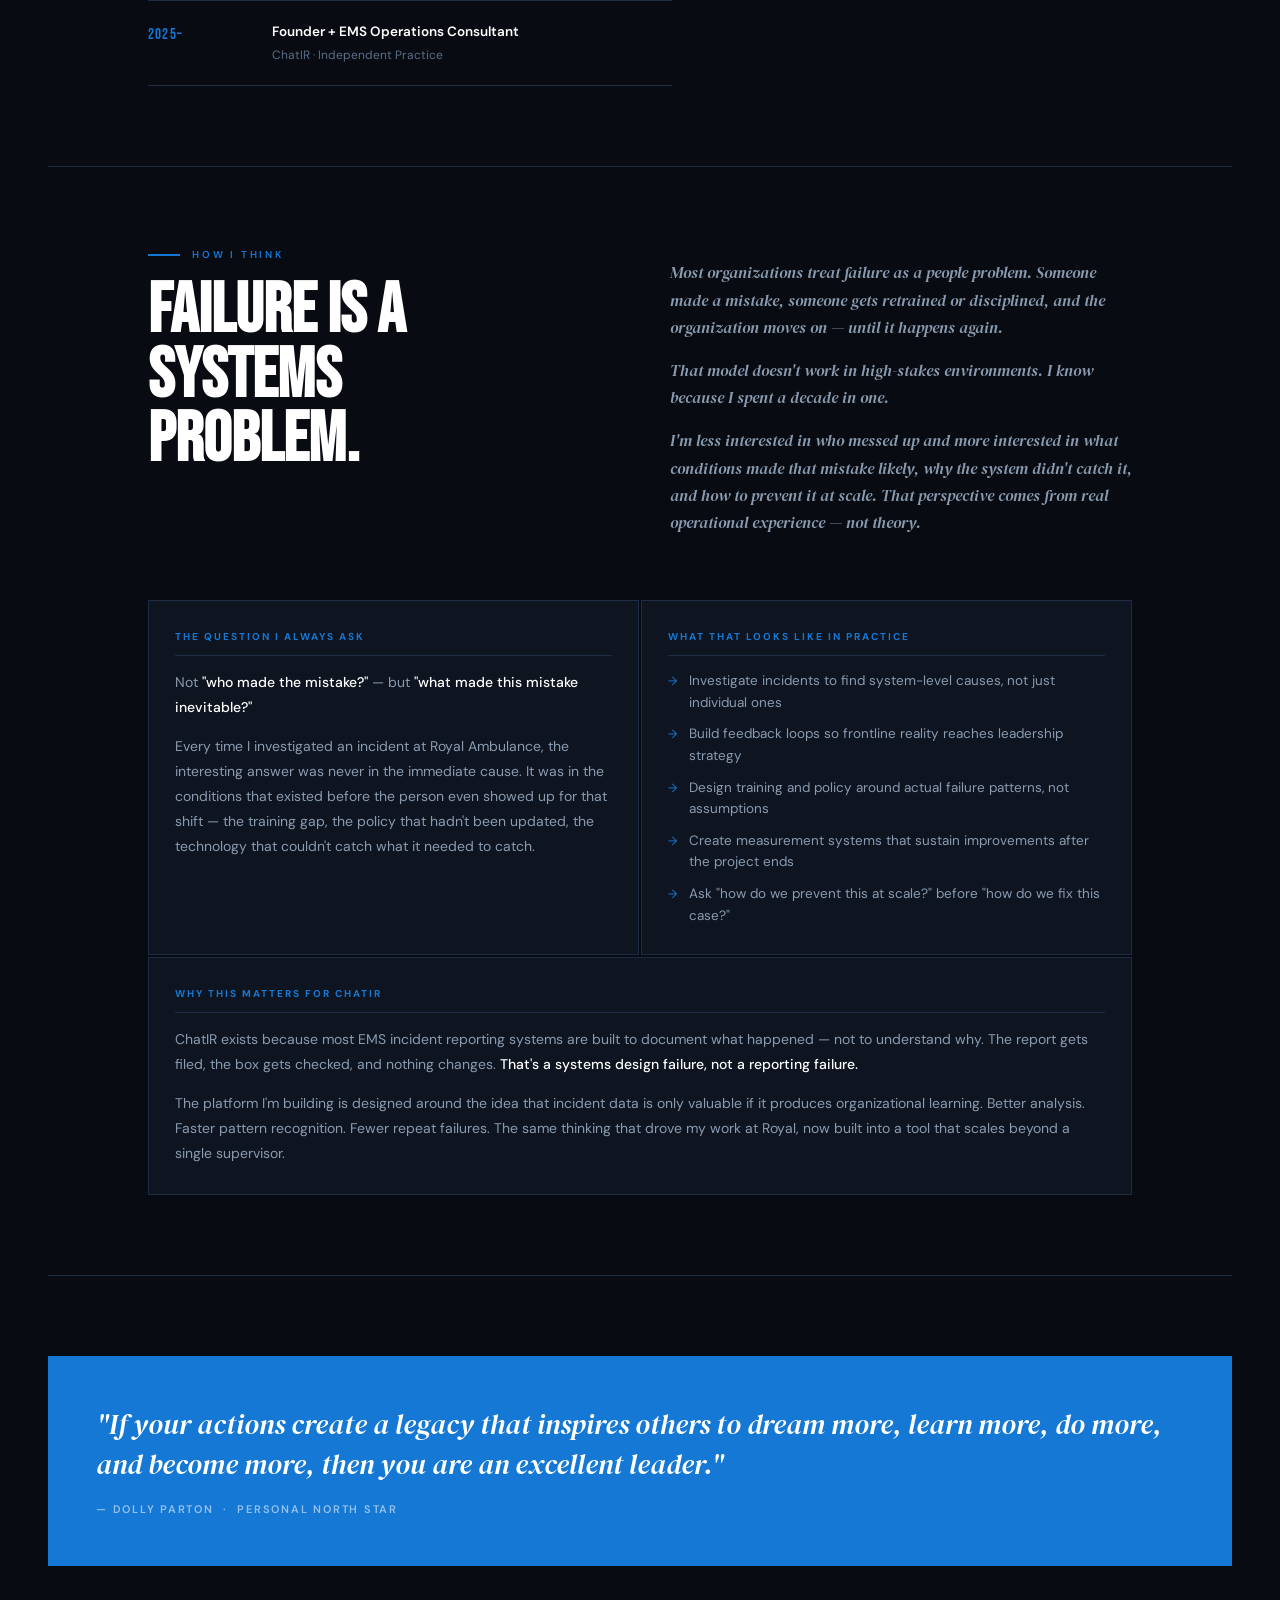
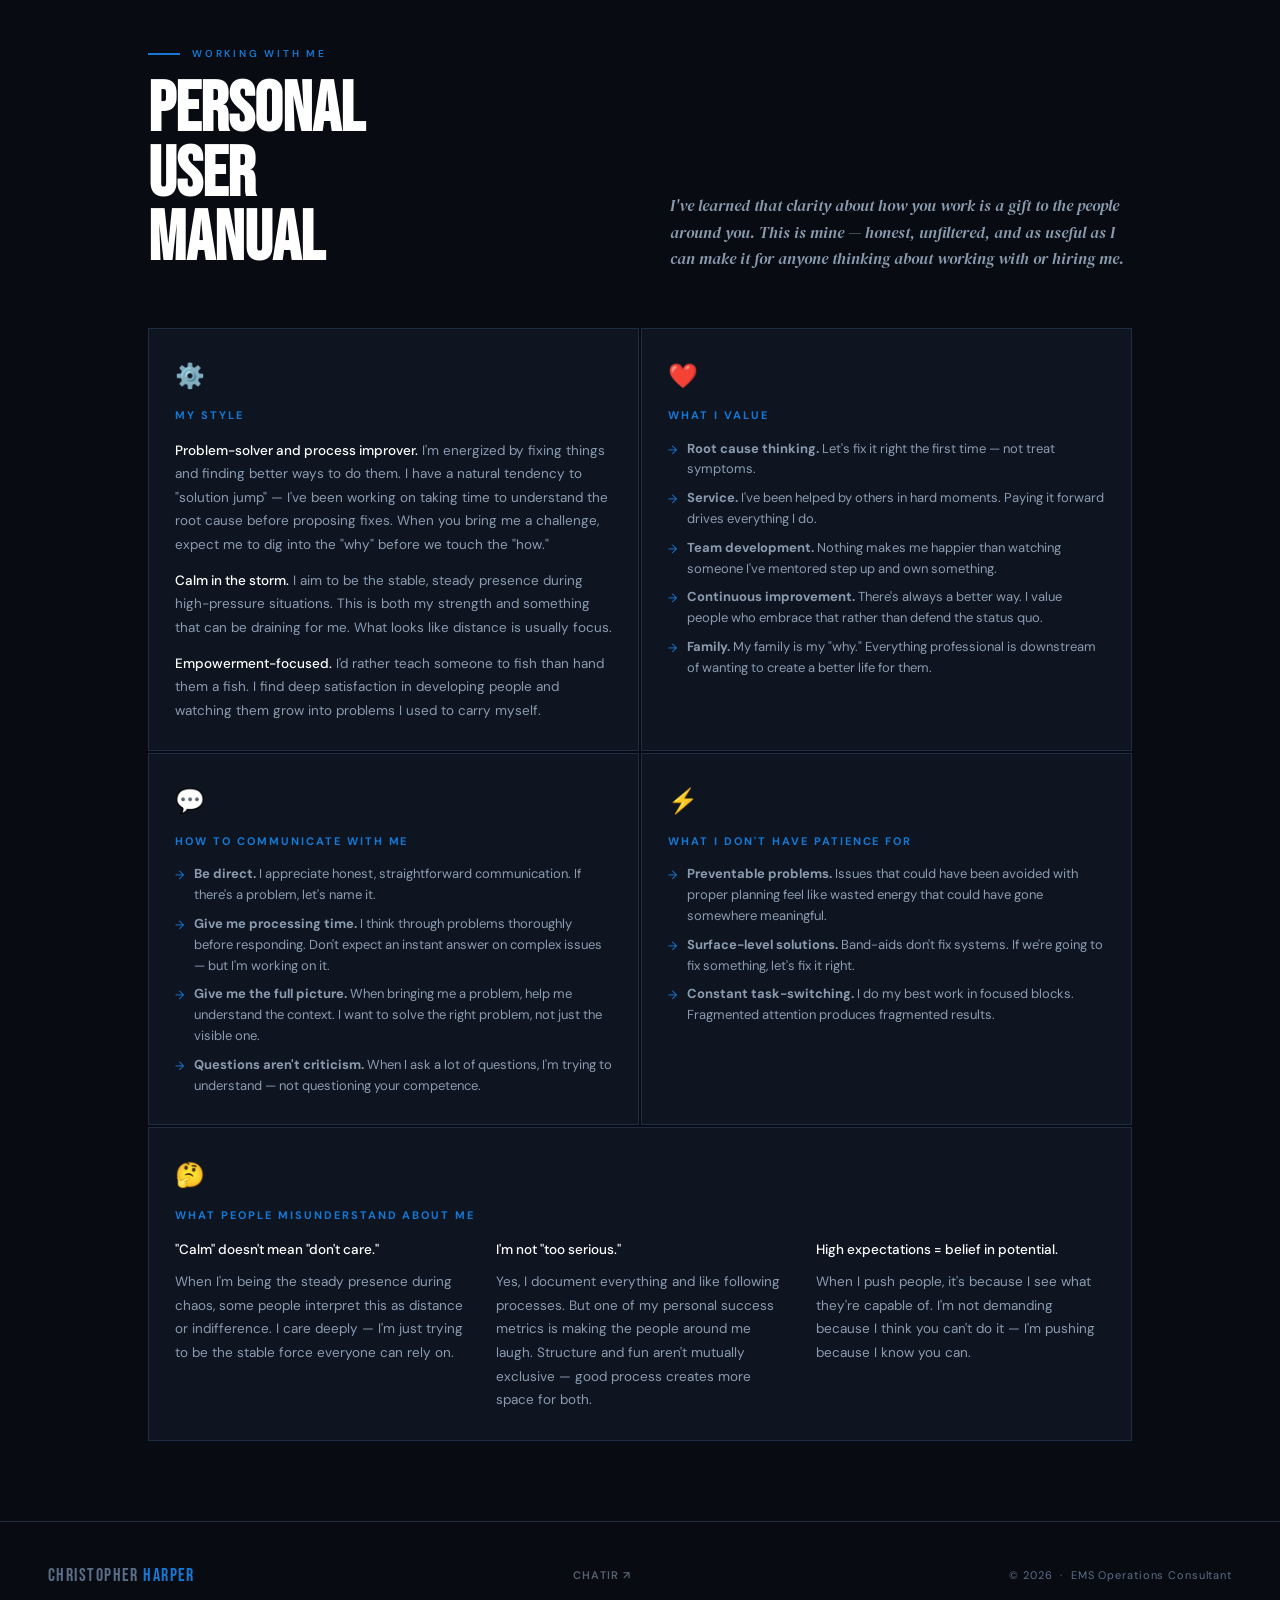
==== commit 3f589088: "Refactor color scheme to replace red and teal with blue for improved consistency across pages" ====
--- a/about.html
+++ b/about.html
@@ -72,7 +72,7 @@
   font-family: 'Bebas Neue', sans-serif;
   font-size: 15px;
   letter-spacing: 0.08em;
-  color: var(--red);
+  color: var(--blue);
   padding-top: 2px;
 }
 
@@ -104,7 +104,7 @@
   font-weight: 700;
   letter-spacing: 0.24em;
   text-transform: uppercase;
-  color: var(--red);
+  color: var(--blue);
   margin-bottom: 12px;
 }
 
@@ -125,7 +125,7 @@
 
 .sidebar-list li::before {
   content: '·';
-  color: var(--red);
+  color: var(--blue);
   flex-shrink: 0;
 }
 
@@ -189,7 +189,7 @@
   font-weight: 700;
   letter-spacing: 0.2em;
   text-transform: uppercase;
-  color: var(--red);
+  color: var(--blue);
   margin-bottom: 14px;
   padding-bottom: 10px;
   border-bottom: 1px solid var(--border);
@@ -222,7 +222,7 @@
 
 .think-list li::before {
   content: '→';
-  color: var(--red);
+  color: var(--blue);
   font-size: 12px;
   margin-top: 2px;
   flex-shrink: 0;
@@ -282,7 +282,7 @@
   font-weight: 700;
   letter-spacing: 0.18em;
   text-transform: uppercase;
-  color: var(--red);
+  color: var(--blue);
   margin-bottom: 14px;
 }
 
@@ -312,14 +312,14 @@
 
 .pum-card-list li::before {
   content: '→';
-  color: var(--red);
+  color: var(--blue);
   font-size: 12px;
   margin-top: 2px;
 }
 
 /* Quote block */
 .quote-block {
-  background: var(--red);
+  background: var(--blue);
   padding: 48px;
   margin: 0 48px;
 }
